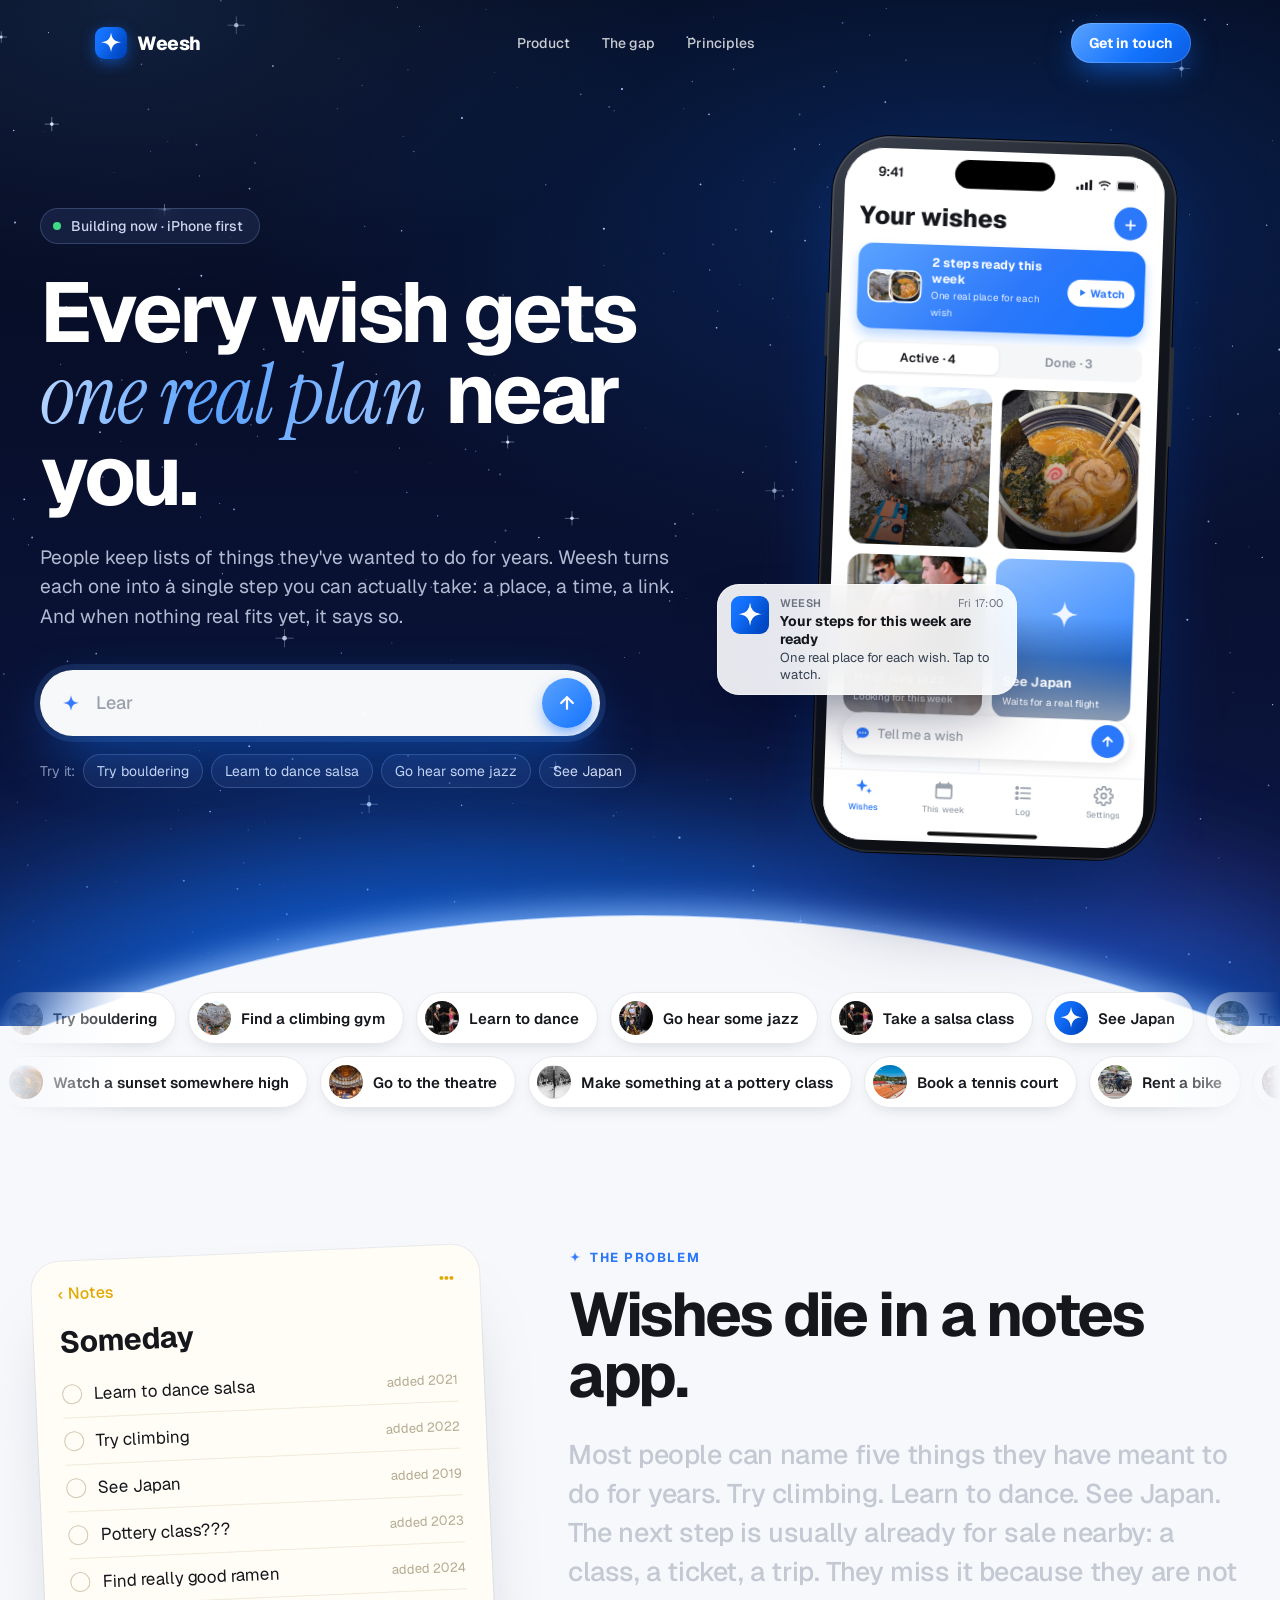
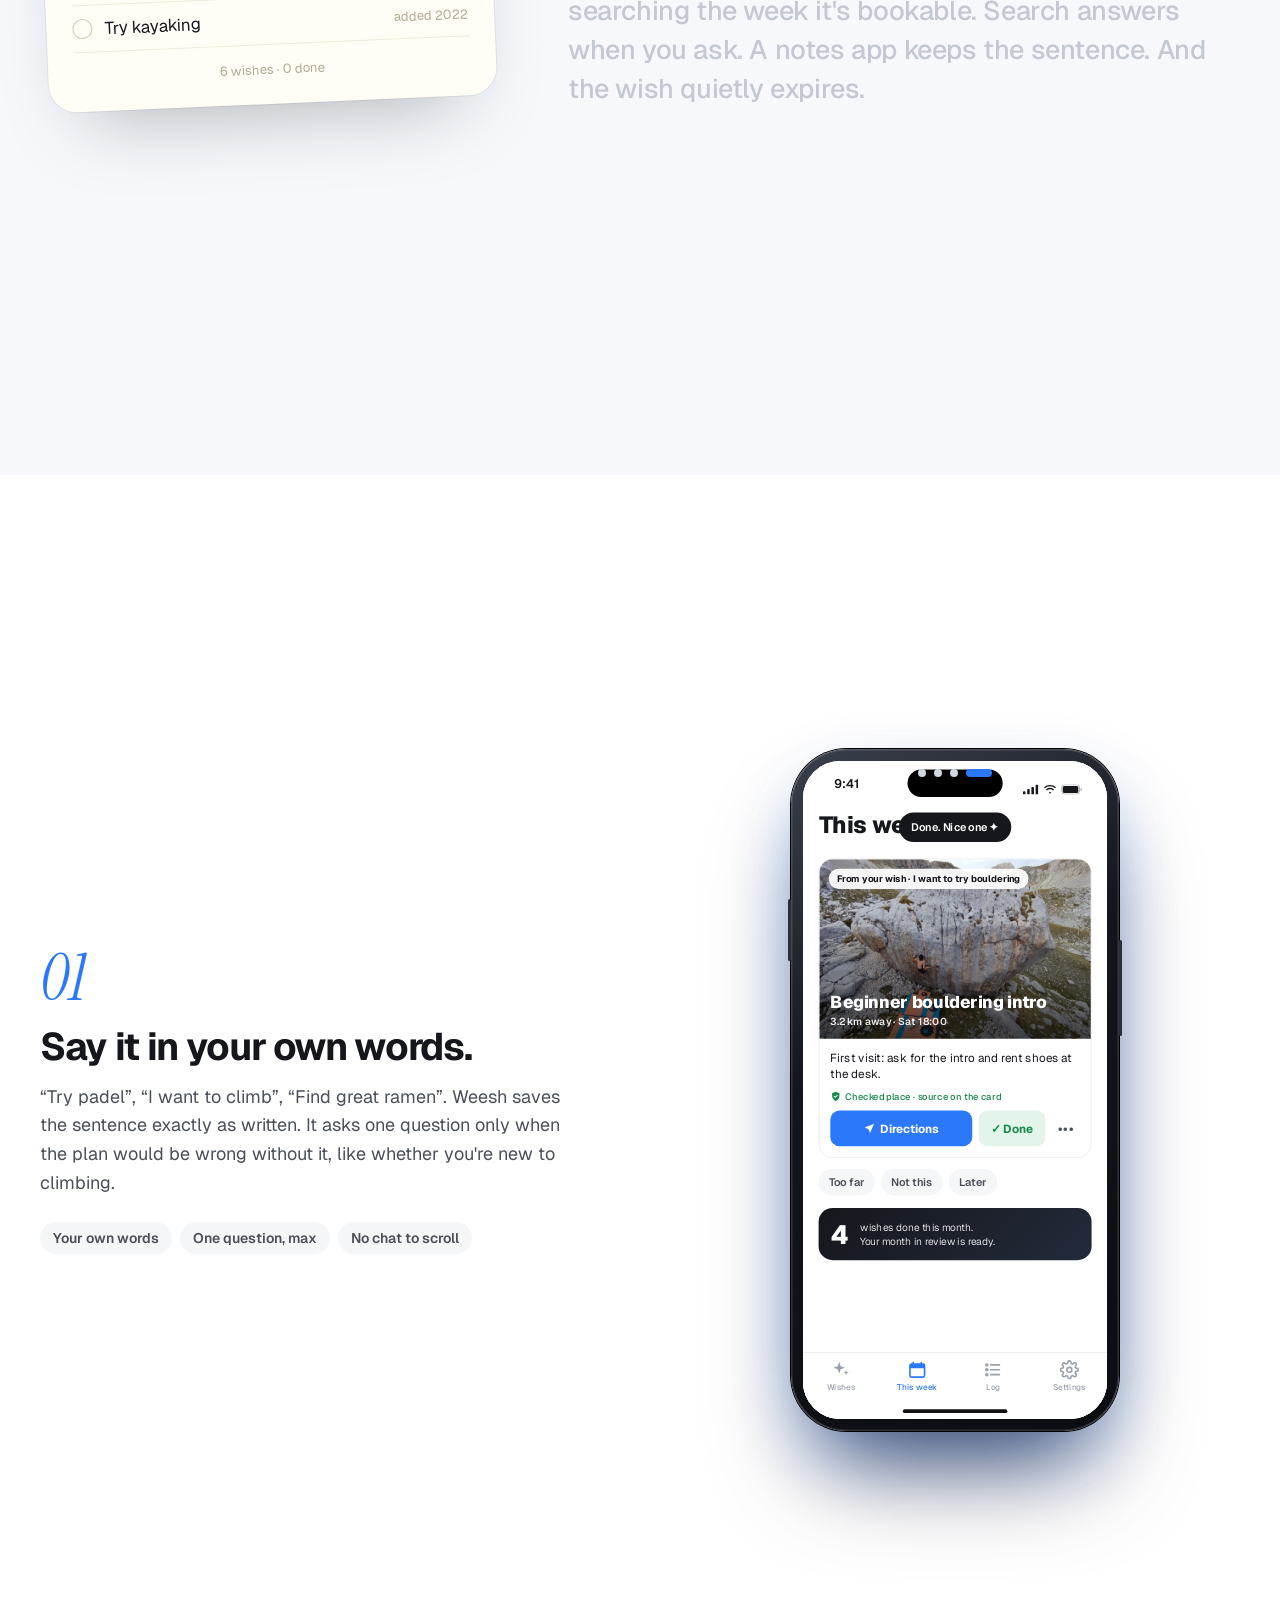
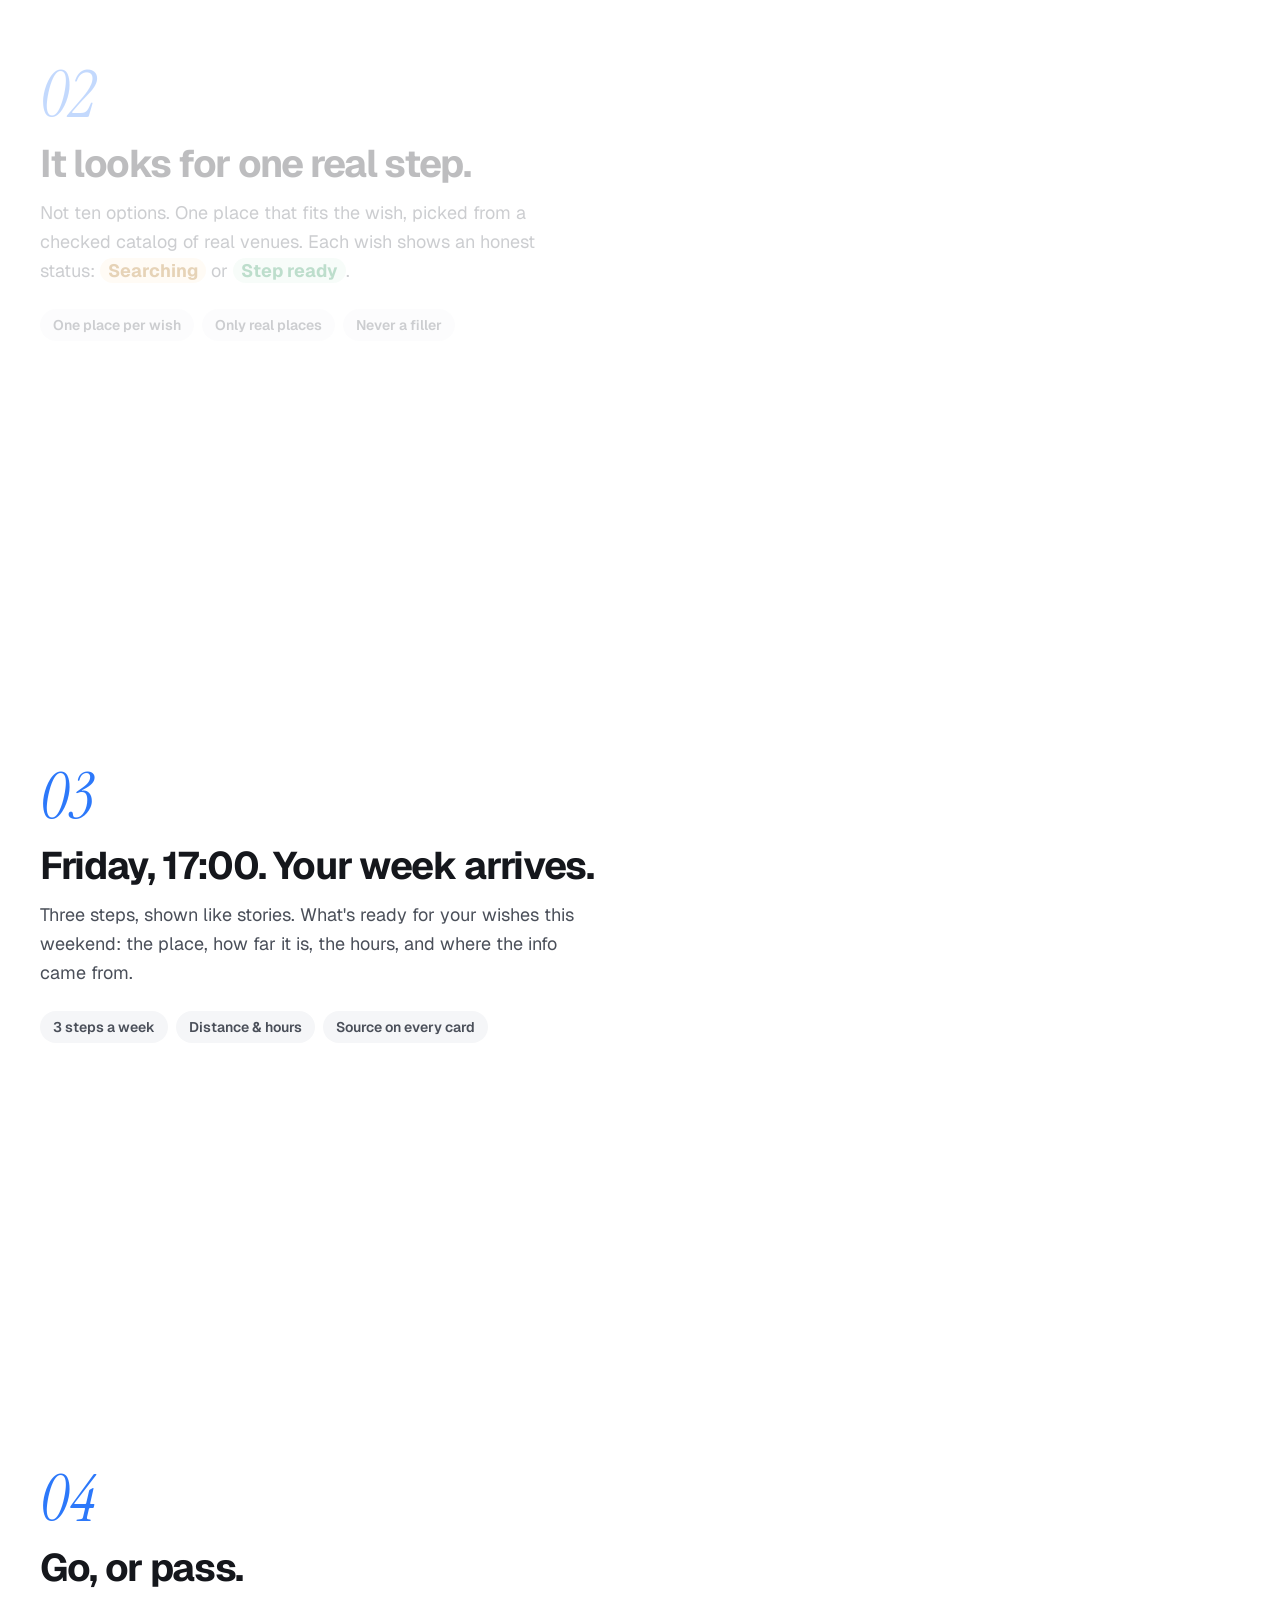
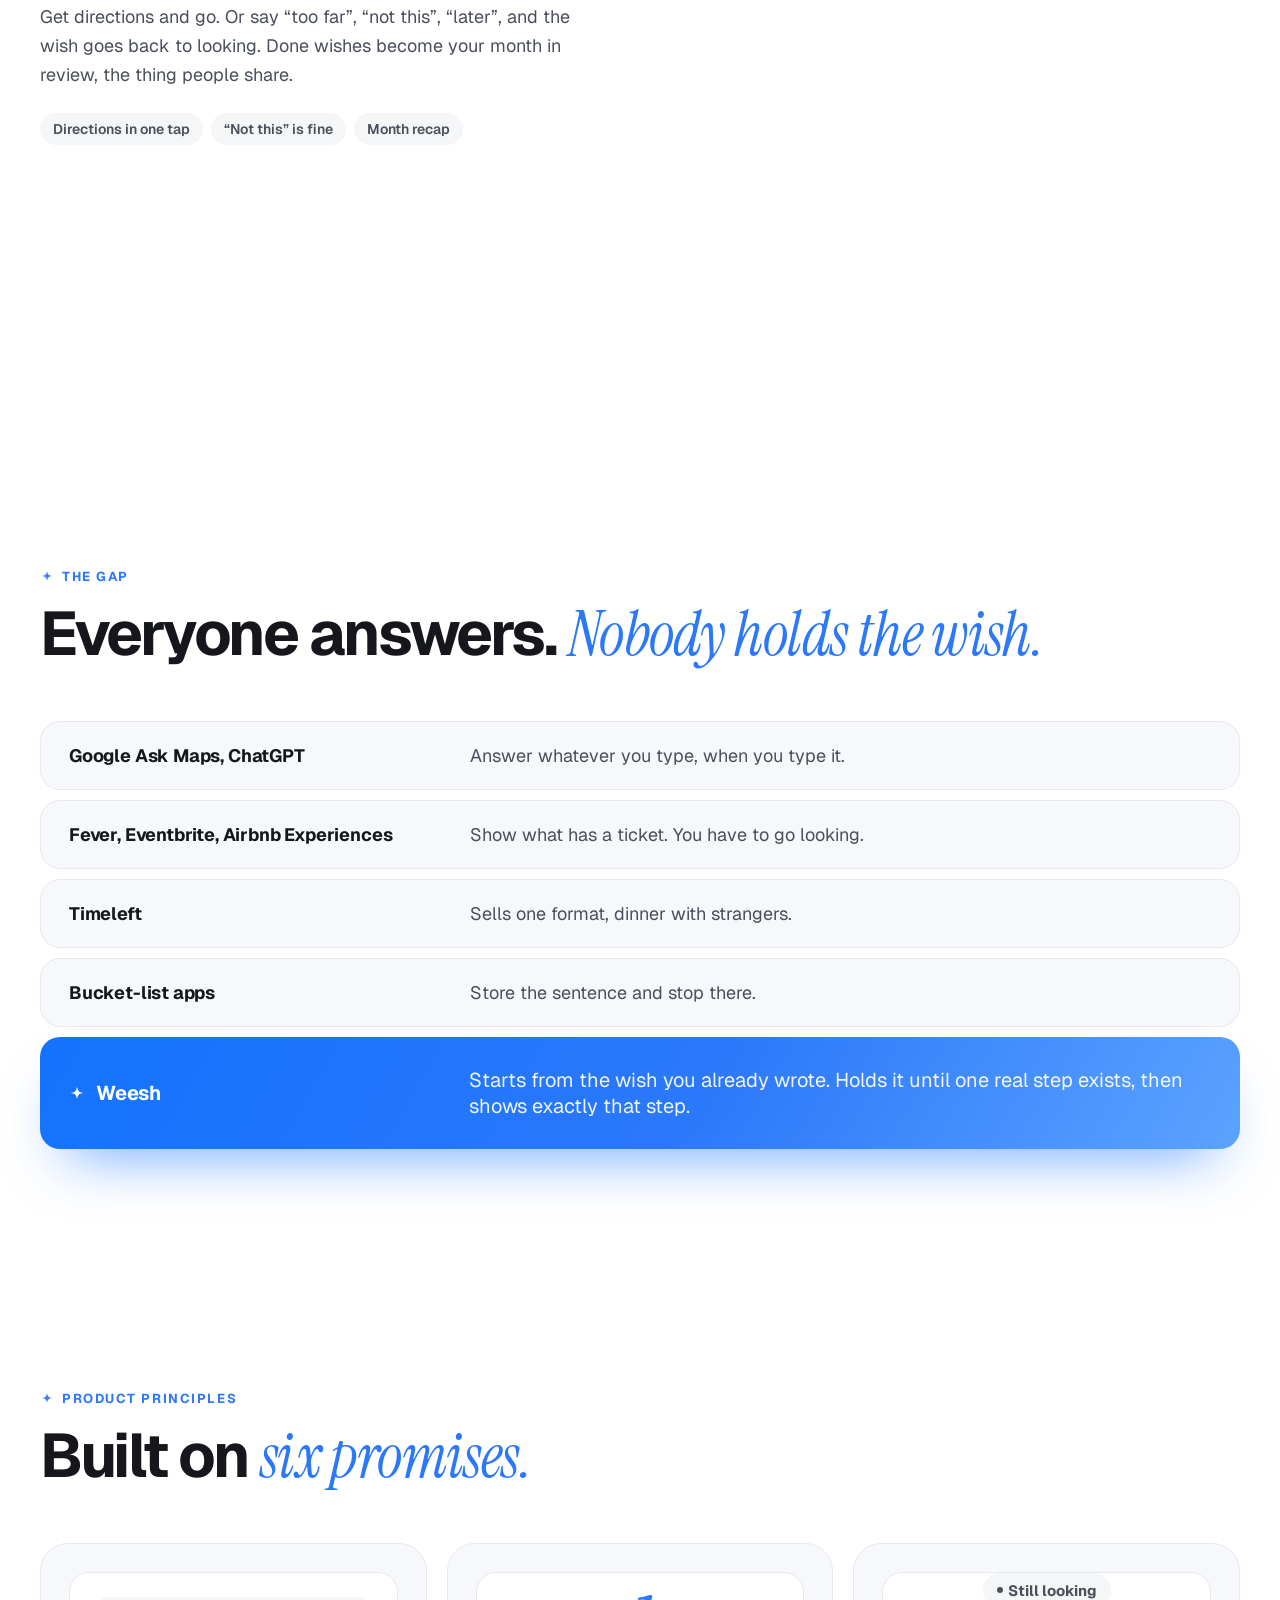
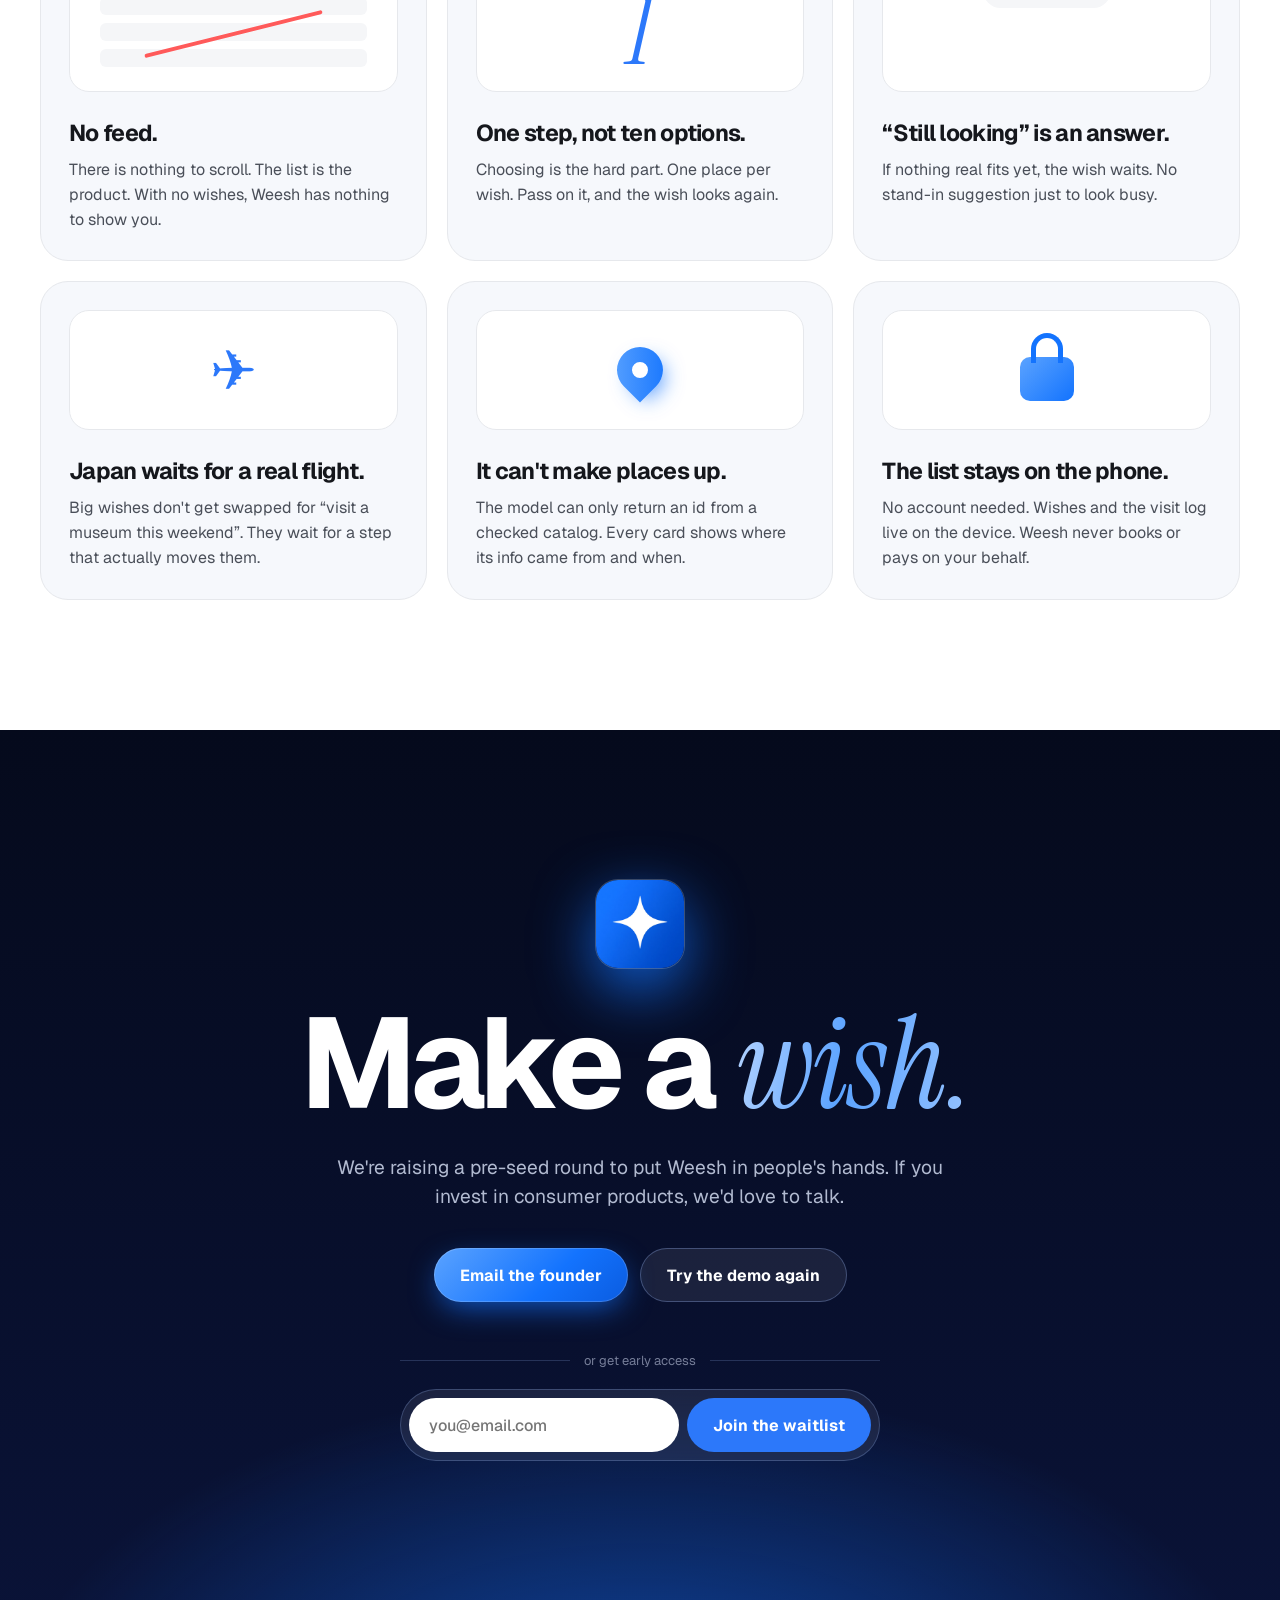
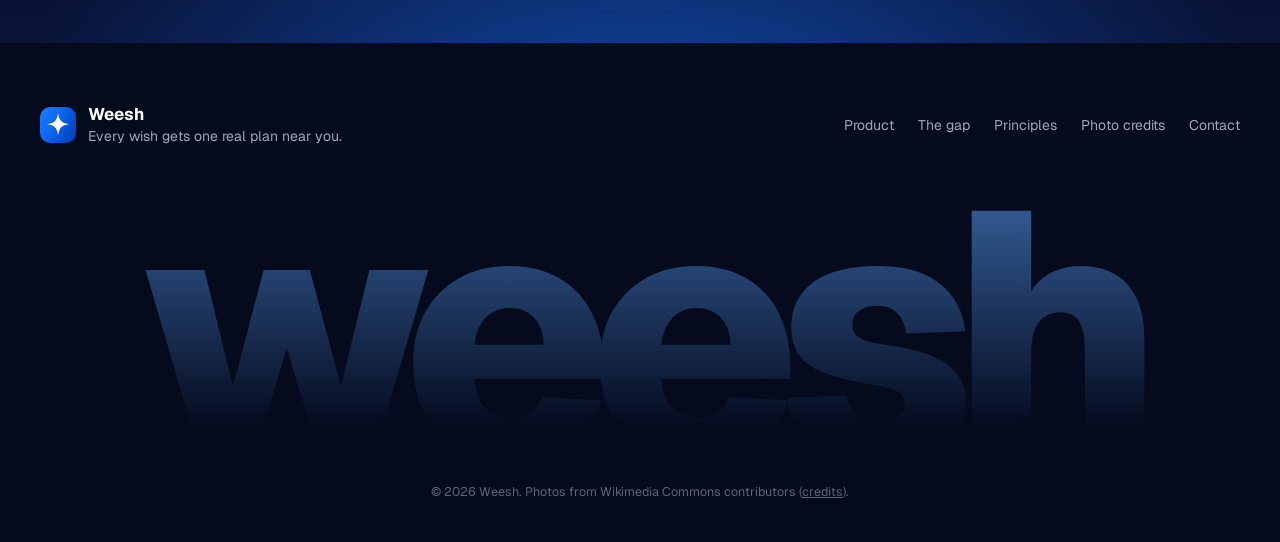
==== index.html @ 660e50d4 "Add the Weesh landing site for weeesh.app. Co-authored-by: Cursor <cursoragent@cursor.com>" ====
<!DOCTYPE html>
<html lang="en">
<head>
    <meta charset="UTF-8">
    <meta name="viewport" content="width=device-width, initial-scale=1.0, viewport-fit=cover">

    <title>Weesh - Every wish gets one real plan near you</title>
    <meta name="description" content="Weesh keeps the things you've meant to do for years and comes back with one real step for each: a place, a time, a link. Not a feed. Not a list that dies.">
    <meta name="theme-color" content="#050A1C">
    <meta name="robots" content="index, follow">
    <link rel="canonical" href="https://weeesh.app/">

    <meta property="og:type" content="website">
    <meta property="og:url" content="https://weeesh.app/">
    <meta property="og:title" content="Weesh - Every wish gets one real plan near you">
    <meta property="og:description" content="Write the wish. Get one real step: a place, a time, a link.">
    <meta property="og:image" content="https://weeesh.app/assets/img/og.png">
    <meta property="og:image:width" content="1200">
    <meta property="og:image:height" content="630">
    <meta property="og:site_name" content="Weesh">
    <meta name="twitter:card" content="summary_large_image">
    <meta name="twitter:title" content="Weesh - Every wish gets one real plan near you">
    <meta name="twitter:description" content="Write the wish. Get one real step: a place, a time, a link.">
    <meta name="twitter:image" content="https://weeesh.app/assets/img/og.png">

    <link rel="icon" type="image/png" sizes="32x32" href="assets/img/favicon-32.png">
    <link rel="apple-touch-icon" sizes="180x180" href="assets/img/apple-touch-icon.png">

    <link rel="preconnect" href="https://fonts.googleapis.com">
    <link rel="preconnect" href="https://fonts.gstatic.com" crossorigin>
    <link href="https://fonts.googleapis.com/css2?family=Geist:wght@400;500;600;700;800&family=Instrument+Serif:ital@0;1&display=swap" rel="stylesheet">
    <link rel="stylesheet" href="assets/css/site.css">
</head>
<body>
    <a class="skip" href="#main">Skip to content</a>

    <header class="nav" id="nav">
        <div class="nav-inner">
            <a class="brand" href="#top" aria-label="Weesh home">
                <img src="assets/img/icon-256.png" alt="" width="32" height="32">
                <span>Weesh</span>
            </a>
            <nav class="nav-links" aria-label="Sections">
                <a href="#how">Product</a>
                <a href="#landscape">The gap</a>
                <a href="#promises">Principles</a>
            </nav>
            <a class="btn btn-small btn-glow" href="#contact">Get in touch</a>
        </div>
    </header>

    <main id="main">
        <!-- HERO -->
        <section class="hero" id="top">
            <canvas class="sky" id="sky" aria-hidden="true"></canvas>
            <div class="aurora" aria-hidden="true"></div>
            <div class="container hero-inner">
                <div class="hero-copy">
                    <span class="eyebrow-pill">
                        <span class="live-dot"></span>
                        Building now · iPhone first
                    </span>
                    <h1 class="display">Every wish gets <em>one real plan</em> near you.</h1>
                    <p class="lead">People keep lists of things they've wanted to do for years. Weesh turns each one into a single step you can actually take: a place, a time, a link. And when nothing real fits yet, it says so.</p>

                    <form class="wish-input" id="heroWish" autocomplete="off">
                        <img class="wi-spark" src="assets/img/spark.png" alt="" width="22" height="22">
                        <label class="sr-only" for="heroWishText">Type a wish</label>
                        <input id="heroWishText" name="wish" maxlength="80" spellcheck="false">
                        <button type="submit" class="wi-send" aria-label="Make the wish">
                            <svg viewBox="0 0 24 24" width="20" height="20" fill="none" stroke="currentColor" stroke-width="2.6" stroke-linecap="round" stroke-linejoin="round"><path d="M12 19V5M5 12l7-7 7 7"/></svg>
                        </button>
                    </form>
                    <div class="hero-try" id="heroTry">
                        <span>Try it:</span>
                        <button type="button" data-wish="Try bouldering">Try bouldering</button>
                        <button type="button" data-wish="Learn to dance salsa">Learn to dance salsa</button>
                        <button type="button" data-wish="Go hear some jazz">Go hear some jazz</button>
                        <button type="button" data-wish="See Japan">See Japan</button>
                    </div>
                </div>

                <div class="hero-visual">
                    <div class="float-card notif" aria-hidden="true">
                        <img src="assets/img/icon-256.png" alt="" width="38" height="38">
                        <div>
                            <div class="notif-top"><b>WEESH</b><span>Fri 17:00</span></div>
                            <div class="notif-title">Your steps for this week are ready</div>
                            <div class="notif-body">One real place for each wish. Tap to watch.</div>
                        </div>
                    </div>
                    <div class="phone phone-hero" id="heroPhone">
                        <div class="phone-screen"><div class="app" id="heroApp"></div></div>
                    </div>
                    <div class="float-card result" id="heroResult" aria-live="polite"></div>
                </div>
            </div>
        </section>

        <!-- RIBBON -->
        <section class="ribbon" aria-label="Wishes people write">
            <div class="ribbon-row" data-dir="left"></div>
            <div class="ribbon-row" data-dir="right"></div>
        </section>

        <!-- PROBLEM -->
        <section class="problem" id="problem">
            <div class="container problem-grid">
                <div class="notes-card" data-reveal>
                    <div class="notes-head">
                        <span class="notes-back">‹ Notes</span>
                        <span class="notes-dots">•••</span>
                    </div>
                    <h3 class="notes-title">Someday</h3>
                    <ul class="notes-list">
                        <li><span>Learn to dance salsa</span><time>added 2021</time></li>
                        <li><span>Try climbing</span><time>added 2022</time></li>
                        <li><span>See Japan</span><time>added 2019</time></li>
                        <li><span>Pottery class???</span><time>added 2023</time></li>
                        <li><span>Find really good ramen</span><time>added 2024</time></li>
                        <li><span>Try kayaking</span><time>added 2022</time></li>
                    </ul>
                    <div class="notes-foot">6 wishes · 0 done</div>
                </div>
                <div class="problem-copy">
                    <p class="kicker">The problem</p>
                    <h2 class="h2">Wishes die in a notes app.</h2>
                    <p class="kinetic" id="kinetic">Most people can name five things they have meant to do for years. Try climbing. Learn to dance. See Japan. The next step is usually already for sale nearby: a class, a ticket, a trip. They miss it because they are not searching the week it's bookable. Search answers when you ask. A notes app keeps the sentence. And the wish quietly expires.</p>
                </div>
            </div>
            <div class="container contrast" data-reveal>
                <div class="contrast-item">
                    <span class="contrast-label">Search &amp; AI chat</span>
                    <p>Answer whatever you type <em>right now</em>.</p>
                </div>
                <div class="contrast-vs">vs</div>
                <div class="contrast-item is-weesh">
                    <span class="contrast-label"><img src="assets/img/spark.png" alt="" width="14" height="14"> Weesh</span>
                    <p>Remembers the wish you wrote <em>months ago</em>, and brings it back the week it's possible.</p>
                </div>
            </div>
        </section>

        <!-- HOW IT WORKS -->
        <section class="how" id="how">
            <div class="container">
                <div class="section-head" data-reveal>
                    <p class="kicker">The product</p>
                    <h2 class="h2">From a sentence <em>to a Saturday.</em></h2>
                </div>
                <div class="how-grid">
                    <div class="how-steps">
                        <article class="step" data-step="0">
                            <span class="step-num">01</span>
                            <h3>Say it in your own words.</h3>
                            <p>“Try padel”, “I want to climb”, “Find great ramen”. Weesh saves the sentence exactly as written. It asks one question only when the plan would be wrong without it, like whether you're new to climbing.</p>
                            <ul class="step-tags"><li>Your own words</li><li>One question, max</li><li>No chat to scroll</li></ul>
                            <div class="step-phone" aria-hidden="true"></div>
                        </article>
                        <article class="step" data-step="1">
                            <span class="step-num">02</span>
                            <h3>It looks for one real step.</h3>
                            <p>Not ten options. One place that fits the wish, picked from a checked catalog of real venues. Each wish shows an honest status: <b class="t-search">Searching</b> or <b class="t-ready">Step ready</b>.</p>
                            <ul class="step-tags"><li>One place per wish</li><li>Only real places</li><li>Never a filler</li></ul>
                            <div class="step-phone" aria-hidden="true"></div>
                        </article>
                        <article class="step" data-step="2">
                            <span class="step-num">03</span>
                            <h3>Friday, 17:00. Your week arrives.</h3>
                            <p>Three steps, shown like stories. What's ready for your wishes this weekend: the place, how far it is, the hours, and where the info came from.</p>
                            <ul class="step-tags"><li>3 steps a week</li><li>Distance &amp; hours</li><li>Source on every card</li></ul>
                            <div class="step-phone" aria-hidden="true"></div>
                        </article>
                        <article class="step" data-step="3">
                            <span class="step-num">04</span>
                            <h3>Go, or pass.</h3>
                            <p>Get directions and go. Or say “too far”, “not this”, “later”, and the wish goes back to looking. Done wishes become your month in review, the thing people share.</p>
                            <ul class="step-tags"><li>Directions in one tap</li><li>“Not this” is fine</li><li>Month recap</li></ul>
                            <div class="step-phone" aria-hidden="true"></div>
                        </article>
                    </div>
                    <div class="how-stage">
                        <div class="phone phone-how" id="howPhone">
                            <div class="phone-screen"><div class="app" id="howApp"></div></div>
                        </div>
                        <div class="how-dots" id="howDots" aria-hidden="true"><i></i><i></i><i></i><i></i></div>
                    </div>
                </div>
            </div>
        </section>

        <!-- LANDSCAPE -->
        <section class="landscape" id="landscape">
            <div class="container">
                <div class="section-head" data-reveal>
                    <p class="kicker">The gap</p>
                    <h2 class="h2">Everyone answers. <em>Nobody holds the wish.</em></h2>
                </div>
                <div class="lane-list">
                    <div class="lane" data-reveal><b>Google Ask Maps, ChatGPT</b><span>Answer whatever you type, when you type it.</span></div>
                    <div class="lane" data-reveal><b>Fever, Eventbrite, Airbnb Experiences</b><span>Show what has a ticket. You have to go looking.</span></div>
                    <div class="lane" data-reveal><b>Timeleft</b><span>Sells one format, dinner with strangers.</span></div>
                    <div class="lane" data-reveal><b>Bucket-list apps</b><span>Store the sentence and stop there.</span></div>
                    <div class="lane lane-weesh" data-reveal><b><img src="assets/img/spark.png" alt="" width="18" height="18"> Weesh</b><span>Starts from the wish you already wrote. Holds it until one real step exists, then shows exactly that step.</span></div>
                </div>
            </div>
        </section>

        <!-- PROMISES -->
        <section class="promises" id="promises">
            <div class="container">
                <div class="section-head" data-reveal>
                    <p class="kicker">Product principles</p>
                    <h2 class="h2">Built on <em>six promises.</em></h2>
                </div>
                <div class="promise-grid">
                    <article class="promise" data-reveal>
                        <div class="promise-art art-feed" aria-hidden="true"><i></i><i></i><i></i><s></s></div>
                        <h3>No feed.</h3>
                        <p>There is nothing to scroll. The list is the product. With no wishes, Weesh has nothing to show you.</p>
                    </article>
                    <article class="promise" data-reveal>
                        <div class="promise-art art-one" aria-hidden="true"><b>1</b></div>
                        <h3>One step, not ten options.</h3>
                        <p>Choosing is the hard part. One place per wish. Pass on it, and the wish looks again.</p>
                    </article>
                    <article class="promise" data-reveal>
                        <div class="promise-art art-still" aria-hidden="true"><span class="chip waiting"><i></i>Still looking</span></div>
                        <h3>“Still looking” is an answer.</h3>
                        <p>If nothing real fits yet, the wish waits. No stand-in suggestion just to look busy.</p>
                    </article>
                    <article class="promise" data-reveal>
                        <div class="promise-art art-plane" aria-hidden="true">✈︎</div>
                        <h3>Japan waits for a real flight.</h3>
                        <p>Big wishes don't get swapped for “visit a museum this weekend”. They wait for a step that actually moves them.</p>
                    </article>
                    <article class="promise" data-reveal>
                        <div class="promise-art art-pin" aria-hidden="true"><span></span></div>
                        <h3>It can't make places up.</h3>
                        <p>The model can only return an id from a checked catalog. Every card shows where its info came from and when.</p>
                    </article>
                    <article class="promise" data-reveal>
                        <div class="promise-art art-lock" aria-hidden="true"><span></span></div>
                        <h3>The list stays on the phone.</h3>
                        <p>No account needed. Wishes and the visit log live on the device. Weesh never books or pays on your behalf.</p>
                    </article>
                </div>
            </div>
        </section>

        <!-- CONTACT -->
        <section class="final" id="contact">
            <canvas class="sky" id="sky2" aria-hidden="true"></canvas>
            <div class="container final-inner">
                <img class="final-icon" src="assets/img/icon-256.png" alt="" width="88" height="88">
                <h2 class="display display-final">Make a <em>wish.</em></h2>
                <p class="lead lead-center">We're raising a pre-seed round to put Weesh in people's hands. If you invest in consumer products, we'd love to talk.</p>
                <div class="final-actions">
                    <a class="btn btn-glow" href="mailto:dev.ohmyapp@gmail.com?subject=Weesh%20-%20investor%20intro">Email the founder</a>
                    <a class="btn btn-ghost" href="#top">Try the demo again</a>
                </div>
                <div class="final-divider"><span>or get early access</span></div>
                <form class="join-form" id="joinForm" novalidate>
                    <label class="sr-only" for="joinEmail">Email</label>
                    <input id="joinEmail" type="email" name="email" placeholder="you@email.com" required autocomplete="email">
                    <button class="btn btn-blue" type="submit">Join the waitlist</button>
                </form>
                <p class="form-msg" id="joinMsg" role="status"></p>
            </div>
        </section>
    </main>

    <footer class="footer">
        <div class="container footer-inner">
            <div class="footer-brand">
                <img src="assets/img/icon-256.png" alt="" width="36" height="36">
                <div>
                    <b>Weesh</b>
                    <span>Every wish gets one real plan near you.</span>
                </div>
            </div>
            <nav class="footer-links" aria-label="Footer">
                <a href="#how">Product</a>
                <a href="#landscape">The gap</a>
                <a href="#promises">Principles</a>
                <a href="credits.html">Photo credits</a>
                <a href="mailto:dev.ohmyapp@gmail.com">Contact</a>
            </nav>
        </div>
        <div class="wordmark" aria-hidden="true">weesh</div>
        <p class="container footer-fine">© 2026 Weesh. Photos from Wikimedia Commons contributors (<a href="credits.html">credits</a>).</p>
    </footer>

    <script src="assets/js/data.js"></script>
    <script src="assets/js/site.js"></script>
</body>
</html>
---- assets/css/site.css ----
:root {
    --night: #050a1c;
    --night-2: #0a1338;
    --night-3: #0f1d52;
    --paper: #f6f8fc;
    --white: #ffffff;
    --ink: #15171c;
    --ink-soft: #4a4f59;
    --muted: #8a909b;
    --line: #e6e8ec;
    --surface: #f5f6f8;
    --blue: #1373fe;
    --blue-2: #2c78fa;
    --blue-3: #5ba3ff;
    --blue-4: #8ebeff;
    --blue-soft: #e8f0ff;
    --ready: #178a4c;
    --ready-soft: #e3f5ea;
    --search: #a86300;
    --search-soft: #fff1dc;
    --sans: "Geist", -apple-system, BlinkMacSystemFont, "Segoe UI", Roboto, Helvetica, Arial, sans-serif;
    --serif: "Instrument Serif", "Iowan Old Style", Georgia, serif;
    --container: 1200px;
    --ease: cubic-bezier(.2, .8, .2, 1);
    --spring: cubic-bezier(.34, 1.56, .64, 1);
}

*, *::before, *::after { box-sizing: border-box; }
html { scroll-behavior: smooth; -webkit-text-size-adjust: 100%; }
body {
    margin: 0;
    font-family: var(--sans);
    color: var(--ink);
    background: var(--paper);
    -webkit-font-smoothing: antialiased;
    -moz-osx-font-smoothing: grayscale;
    overflow-x: hidden;
}
img { max-width: 100%; display: block; }
button { font: inherit; color: inherit; cursor: pointer; }
a { color: inherit; }
em { font-style: normal; }

.sr-only { position: absolute; width: 1px; height: 1px; overflow: hidden; clip: rect(0 0 0 0); white-space: nowrap; }
.skip { position: absolute; left: -999px; top: 8px; z-index: 100; background: #fff; padding: 8px 14px; border-radius: 8px; }
.skip:focus { left: 8px; }
.container { width: min(var(--container), 100% - 48px); margin-inline: auto; }

/* ---------- type ---------- */
.display {
    font-size: clamp(46px, 6.6vw, 94px);
    line-height: .96;
    letter-spacing: -0.045em;
    font-weight: 700;
    margin: 0;
    color: #fff;
}
.display em, .h2 em {
    font-family: var(--serif);
    font-style: italic;
    font-weight: 400;
    letter-spacing: -0.01em;
    padding-right: .06em;
}
.display em {
    background: linear-gradient(100deg, #b9d6ff 0%, #5ba3ff 45%, #9cc6ff 100%);
    -webkit-background-clip: text;
    background-clip: text;
    color: transparent;
}
.h2 {
    font-size: clamp(36px, 4.8vw, 64px);
    line-height: 1;
    letter-spacing: -0.04em;
    font-weight: 700;
    margin: 0;
}
.h2 em { color: var(--blue-2); }
.lead {
    font-size: clamp(17px, 1.5vw, 20px);
    line-height: 1.55;
    color: rgba(226, 234, 255, .78);
    max-width: 34em;
    margin: 26px 0 0;
}
.lead-center { margin-inline: auto; text-align: center; }
.kicker {
    display: inline-flex;
    align-items: center;
    gap: 8px;
    font-size: 13px;
    font-weight: 700;
    letter-spacing: .12em;
    text-transform: uppercase;
    color: var(--blue-2);
    margin: 0 0 18px;
}
.kicker::before { content: ""; width: 14px; height: 14px; background: url(../img/spark.png) center / contain no-repeat; filter: brightness(0) saturate(100%) invert(38%) sepia(98%) saturate(2560%) hue-rotate(208deg) brightness(101%) contrast(97%); }
.section-head { margin-bottom: 56px; }
.section-head.split { display: flex; justify-content: space-between; align-items: flex-end; gap: 40px; flex-wrap: wrap; }
.section-sub { max-width: 30em; color: var(--ink-soft); font-size: 17px; line-height: 1.55; margin: 0; }
.section-sub a { color: var(--blue-2); font-weight: 600; }

/* ---------- buttons ---------- */
.btn {
    display: inline-flex;
    align-items: center;
    justify-content: center;
    gap: 8px;
    height: 54px;
    padding: 0 26px;
    border-radius: 999px;
    border: 0;
    font-weight: 700;
    font-size: 16px;
    text-decoration: none;
    transition: transform .25s var(--ease), box-shadow .25s var(--ease), background .25s;
    white-space: nowrap;
}
.btn:active { transform: scale(.97); }
.btn-small { height: 40px; padding: 0 18px; font-size: 14px; }
.btn-glow {
    color: #fff;
    background: linear-gradient(135deg, #5ba3ff, #1373fe 60%, #0b5ce0);
    box-shadow: 0 0 0 1px rgba(255, 255, 255, .18) inset, 0 10px 30px -6px rgba(19, 115, 254, .75);
}
.btn-glow:hover { transform: translateY(-1px); box-shadow: 0 0 0 1px rgba(255, 255, 255, .25) inset, 0 16px 40px -6px rgba(19, 115, 254, .9); }
.btn-blue { background: var(--blue-2); color: #fff; }
.round-btn {
    width: 46px; height: 46px; border-radius: 50%;
    display: grid; place-items: center;
    border: 1px solid var(--line); background: #fff;
    transition: transform .2s, border-color .2s;
}
.round-btn:hover { border-color: var(--blue-3); transform: translateY(-1px); }
.text-btn { background: none; border: 0; font-weight: 600; color: var(--blue-2); padding: 10px 6px; }

/* ---------- nav ---------- */
.nav {
    position: fixed;
    inset: 0 0 auto;
    z-index: 50;
    padding: 14px 0;
    transition: padding .3s var(--ease);
}
.nav-inner {
    width: min(1120px, 100% - 32px);
    margin-inline: auto;
    display: flex;
    align-items: center;
    justify-content: space-between;
    gap: 20px;
    padding: 8px 8px 8px 14px;
    border-radius: 999px;
    border: 1px solid transparent;
    transition: background .35s, border-color .35s, box-shadow .35s;
}
.nav.scrolled .nav-inner {
    background: rgba(8, 14, 38, .62);
    border-color: rgba(255, 255, 255, .1);
    backdrop-filter: saturate(160%) blur(18px);
    -webkit-backdrop-filter: saturate(160%) blur(18px);
    box-shadow: 0 10px 40px -10px rgba(0, 0, 0, .35);
}
.nav.on-light .nav-inner {
    background: rgba(255, 255, 255, .78);
    border-color: rgba(21, 23, 28, .08);
}
.nav.on-light .brand, .nav.on-light .nav-links a { color: var(--ink); }
.brand { display: flex; align-items: center; gap: 10px; text-decoration: none; color: #fff; font-weight: 800; font-size: 19px; letter-spacing: -0.02em; }
.brand img { border-radius: 9px; box-shadow: 0 4px 14px rgba(19, 115, 254, .5); }
.nav-links { display: flex; gap: 4px; }
.nav-links a { color: rgba(255, 255, 255, .78); text-decoration: none; font-size: 14px; font-weight: 500; padding: 8px 14px; border-radius: 999px; transition: background .2s, color .2s; }
.nav-links a:hover { background: rgba(127, 160, 255, .14); color: inherit; }

/* ---------- hero ---------- */
.hero {
    position: relative;
    min-height: 100vh;
    min-height: 100svh;
    padding: 140px 0 170px;
    background:
        radial-gradient(1200px 600px at 75% 20%, rgba(19, 115, 254, .22), transparent 60%),
        radial-gradient(900px 500px at 10% 0%, rgba(91, 163, 255, .14), transparent 60%),
        linear-gradient(180deg, var(--night) 0%, var(--night-2) 70%, var(--night-3) 100%);
    overflow: hidden;
    isolation: isolate;
}
.hero::after {
    content: "";
    position: absolute;
    left: 50%;
    top: calc(100% - 110px);
    width: 260vw;
    height: 260vw;
    transform: translateX(-50%);
    border-radius: 50%;
    background: var(--paper);
    box-shadow:
        0 0 0 1px rgba(190, 216, 255, .9),
        0 -6px 30px 4px rgba(142, 190, 255, .75),
        0 -30px 140px 40px rgba(19, 115, 254, .55);
    z-index: 0;
}
.sky { position: absolute; inset: 0; width: 100%; height: 100%; z-index: -1; }
.aurora {
    position: absolute;
    inset: auto -10% 40px;
    height: 60%;
    z-index: -1;
    background:
        radial-gradient(50% 60% at 30% 100%, rgba(19, 115, 254, .45), transparent 70%),
        radial-gradient(40% 50% at 75% 100%, rgba(120, 90, 255, .28), transparent 70%);
    filter: blur(30px);
    animation: aurora 14s ease-in-out infinite alternate;
}
@keyframes aurora {
    0% { transform: translateX(-3%) scaleY(1); opacity: .85; }
    100% { transform: translateX(3%) scaleY(1.15); opacity: 1; }
}
.hero-inner {
    position: relative;
    z-index: 2;
    display: grid;
    grid-template-columns: 1.15fr .85fr;
    align-items: center;
    gap: 40px;
}
.eyebrow-pill {
    display: inline-flex;
    align-items: center;
    gap: 10px;
    padding: 8px 16px 8px 12px;
    border-radius: 999px;
    color: rgba(226, 234, 255, .9);
    text-decoration: none;
    font-size: 14px;
    font-weight: 500;
    background: rgba(127, 160, 255, .1);
    border: 1px solid rgba(160, 190, 255, .22);
    margin-bottom: 28px;
    backdrop-filter: blur(8px);
}
.live-dot { width: 8px; height: 8px; border-radius: 50%; background: #3ddc84; box-shadow: 0 0 0 0 rgba(61, 220, 132, .6); animation: live 2s infinite; }
@keyframes live { 70% { box-shadow: 0 0 0 9px rgba(61, 220, 132, 0); } 100% { box-shadow: 0 0 0 0 rgba(61, 220, 132, 0); } }

.wish-input {
    position: relative;
    margin-top: 38px;
    display: flex;
    align-items: center;
    gap: 12px;
    max-width: 560px;
    height: 66px;
    padding: 0 8px 0 20px;
    border-radius: 999px;
    background: rgba(255, 255, 255, .97);
    box-shadow: 0 0 0 6px rgba(91, 163, 255, .14), 0 24px 60px -12px rgba(19, 115, 254, .65);
    transition: box-shadow .3s;
}
.wish-input:focus-within { box-shadow: 0 0 0 6px rgba(91, 163, 255, .32), 0 24px 70px -10px rgba(19, 115, 254, .9); }
.wi-spark { width: 22px; height: 22px; filter: brightness(0) saturate(100%) invert(38%) sepia(98%) saturate(2560%) hue-rotate(208deg) brightness(101%) contrast(97%); flex: none; }
.wish-input input {
    flex: 1;
    min-width: 0;
    height: 100%;
    border: 0;
    outline: 0;
    background: transparent;
    font: 500 18px var(--sans);
    color: var(--ink);
}
.wish-input input::placeholder { color: #9aa1ad; }
.wi-send {
    flex: none;
    width: 50px; height: 50px;
    border-radius: 50%;
    border: 0;
    color: #fff;
    display: grid; place-items: center;
    background: linear-gradient(135deg, #5ba3ff, #1373fe);
    box-shadow: 0 8px 20px -6px rgba(19, 115, 254, .9);
    transition: transform .25s var(--spring);
}
.wi-send:hover { transform: scale(1.06) rotate(-6deg); }
.wish-input.shake { animation: shake .4s; }
@keyframes shake { 25% { transform: translateX(-6px); } 50% { transform: translateX(5px); } 75% { transform: translateX(-3px); } }
.hero-try { display: flex; flex-wrap: wrap; align-items: center; gap: 8px; margin-top: 18px; font-size: 14px; color: rgba(226, 234, 255, .6); }
.hero-try button {
    border: 1px solid rgba(160, 190, 255, .24);
    background: rgba(127, 160, 255, .08);
    color: rgba(236, 242, 255, .92);
    padding: 7px 13px;
    border-radius: 999px;
    font-size: 14px;
    transition: background .2s, border-color .2s, transform .2s;
}
.hero-try button:hover { background: rgba(127, 160, 255, .2); border-color: rgba(160, 190, 255, .5); transform: translateY(-1px); }
.hero-note { margin: 16px 0 0; font-size: 13px; color: rgba(226, 234, 255, .45); }

.hero-visual { position: relative; display: flex; justify-content: center; }
.float-card {
    position: absolute;
    z-index: 3;
    background: rgba(255, 255, 255, .9);
    backdrop-filter: blur(20px) saturate(180%);
    -webkit-backdrop-filter: blur(20px) saturate(180%);
    border-radius: 22px;
    box-shadow: 0 30px 60px -20px rgba(2, 8, 40, .55), 0 0 0 1px rgba(255, 255, 255, .5) inset;
}
.notif {
    top: 62%;
    left: -30px;
    width: 300px;
    padding: 12px 14px;
    display: flex;
    gap: 11px;
    animation: bob 6s ease-in-out infinite;
}
.notif img { border-radius: 9px; flex: none; }
.notif-top { display: flex; justify-content: space-between; font-size: 11px; color: #6b7280; letter-spacing: .02em; }
.notif-top b { font-weight: 600; }
.notif-title { font-size: 14px; font-weight: 700; margin-top: 2px; }
.notif-body { font-size: 13px; color: #374151; margin-top: 1px; }
@keyframes bob { 50% { transform: translateY(-10px); } }

.result {
    right: -70px;
    bottom: 120px;
    width: 270px;
    overflow: hidden;
    opacity: 0;
    transform: translateY(20px) scale(.92);
    pointer-events: none;
    transition: opacity .45s var(--ease), transform .55s var(--spring);
}
.result.show { opacity: 1; transform: none; pointer-events: auto; }
.result-photo { height: 120px; background: #dfe6f3 center / cover; position: relative; }
.result-photo::after { content: ""; position: absolute; inset: 0; background: linear-gradient(180deg, transparent 40%, rgba(0, 0, 0, .55)); }
.result-photo span { position: absolute; z-index: 1; left: 10px; top: 10px; max-width: 85%; background: rgba(255, 255, 255, .92); border-radius: 999px; padding: 4px 9px; font-size: 11px; font-weight: 700; white-space: nowrap; overflow: hidden; text-overflow: ellipsis; }
.result-body { padding: 12px 14px 14px; }
.result-body h4 { margin: 0; font-size: 17px; letter-spacing: -0.02em; }
.result-meta { font-size: 12.5px; color: var(--ink-soft); margin-top: 4px; }
.result-src { display: flex; align-items: center; gap: 5px; font-size: 11.5px; color: var(--muted); margin-top: 8px; }
.result-still { padding: 18px 16px; }
.result-still h4 { margin: 10px 0 4px; font-size: 17px; }
.result-still p { margin: 0; font-size: 13px; color: var(--ink-soft); line-height: 1.45; }

/* shooting star from input to phone */
.wish-trail {
    position: fixed;
    z-index: 60;
    width: 26px; height: 26px;
    pointer-events: none;
    background: url(../img/spark.png) center / contain no-repeat;
    filter: drop-shadow(0 0 10px #8ebeff) drop-shadow(0 0 22px #1373fe);
}

/* ---------- phone ---------- */
.phone {
    --k: .8;
    position: relative;
    width: calc(390px * var(--k) + 24px);
    height: calc(844px * var(--k) + 24px);
    padding: 12px;
    border-radius: calc(56px * var(--k) + 12px);
    background: linear-gradient(150deg, #3a404c, #12151b 40%, #0b0d12);
    box-shadow:
        0 0 0 1.5px rgba(255, 255, 255, .14) inset,
        0 0 0 1px #000,
        0 60px 100px -30px rgba(2, 8, 40, .7),
        0 30px 80px -20px rgba(19, 115, 254, .45);
    flex: none;
}
.phone::before, .phone::after {
    content: "";
    position: absolute;
    width: 3px;
    background: #2a2f38;
    border-radius: 2px;
}
.phone::before { left: -3px; top: 22%; height: 9%; }
.phone::after { right: -3px; top: 28%; height: 14%; }
.phone-screen {
    position: relative;
    width: calc(390px * var(--k));
    height: calc(844px * var(--k));
    border-radius: calc(48px * var(--k));
    overflow: hidden;
    background: #fff;
    isolation: isolate;
}
.phone-hero { --k: .82; transform: rotate(2deg); animation: phoneIn 1.2s var(--ease) both .2s; }
@keyframes phoneIn { from { opacity: 0; transform: translateY(60px) rotate(6deg); } to { opacity: 1; transform: rotate(2deg); } }

/* ---------- app UI (390 x 844 base) ---------- */
.app {
    position: absolute;
    top: 0; left: 0;
    width: 390px;
    height: 844px;
    transform: scale(var(--k));
    transform-origin: 0 0;
    background: #fff;
    color: var(--ink);
    font-family: -apple-system, BlinkMacSystemFont, "SF Pro Text", var(--sans);
    overflow: hidden;
    user-select: none;
}
.app-island { position: absolute; top: 11px; left: 50%; transform: translateX(-50%); width: 122px; height: 35px; border-radius: 20px; background: #000; z-index: 30; }
.app-status { position: relative; z-index: 20; height: 54px; padding: 18px 32px 0 40px; display: flex; justify-content: space-between; font-weight: 600; font-size: 16px; }
.app-status.light { color: #fff; }
.app-status svg { height: 13px; }
.app-status .icons { display: flex; gap: 6px; align-items: center; }
.app-body { padding: 8px 20px 0; }
.app-head { display: flex; align-items: center; justify-content: space-between; margin-bottom: 14px; }
.app-title { font-size: 30px; font-weight: 800; letter-spacing: -0.5px; }
.app-add { width: 40px; height: 40px; border-radius: 50%; background: var(--blue-2); display: grid; place-items: center; color: #fff; font-size: 26px; font-weight: 400; line-height: 1; }
.banner {
    display: flex; align-items: center; gap: 12px;
    border-radius: 18px; padding: 12px; margin-bottom: 14px;
    background: linear-gradient(135deg, #5ba3ff, #2c78fa 55%, #1373fe);
    box-shadow: 0 8px 14px rgba(19, 115, 254, .28);
    color: #fff;
}
.banner-thumbs { display: flex; }
.banner-thumbs i { width: 40px; height: 40px; border-radius: 12px; border: 2px solid #fff; background: #cfe0ff center / cover; margin-left: -14px; }
.banner-thumbs i:first-child { margin-left: 0; }
.banner-text { flex: 1; }
.banner-text b { display: block; font-size: 15px; }
.banner-text span { font-size: 12px; opacity: .86; }
.banner-watch { background: #fff; color: var(--blue-2); font-weight: 700; font-size: 13px; padding: 8px 12px; border-radius: 999px; display: flex; gap: 4px; align-items: center; }
.segment { display: flex; background: var(--surface); border-radius: 12px; padding: 3px; margin-bottom: 14px; }
.segment span { flex: 1; text-align: center; padding: 8px 0; border-radius: 10px; font-weight: 600; font-size: 15px; color: var(--muted); }
.segment span.on { background: #fff; color: var(--ink); box-shadow: 0 1px 4px rgba(0, 0, 0, .08); }
.tile-grid { display: grid; grid-template-columns: 1fr 1fr; gap: 12px; }
.tile {
    position: relative;
    height: 194px;
    border-radius: 18px;
    overflow: hidden;
    background: linear-gradient(150deg, #8ebeff, #1373fe) center / cover;
    display: flex;
    flex-direction: column;
    justify-content: flex-end;
}
.tile::before { content: ""; position: absolute; inset: 0; background: linear-gradient(180deg, rgba(0, 0, 0, 0) 35%, rgba(0, 0, 0, .62)); }
.tile.no-cover::after { content: ""; position: absolute; top: 34%; left: 50%; width: 46px; height: 46px; transform: translate(-50%, -50%); background: url(../img/spark.png) center / contain no-repeat; opacity: .9; }
.tile-bottom { position: relative; z-index: 1; padding: 12px; display: flex; flex-direction: column; gap: 6px; }
.tile-title { color: #fff; font-size: 16px; font-weight: 700; line-height: 20px; display: -webkit-box; -webkit-line-clamp: 2; -webkit-box-orient: vertical; overflow: hidden; }
.tile-sub { color: rgba(255, 255, 255, .86); font-size: 12px; font-weight: 500; white-space: nowrap; overflow: hidden; text-overflow: ellipsis; }
.tile.enter { animation: tileIn .7s var(--spring) both; }
@keyframes tileIn { from { opacity: 0; transform: scale(.6) translateY(20px); } }
.tile.glow { box-shadow: 0 0 0 3px #fff, 0 0 0 6px var(--blue-2), 0 14px 30px rgba(19, 115, 254, .45); }
.add-tile { height: 194px; border-radius: 18px; border: 1.5px dashed var(--blue-2); background: var(--blue-soft); display: flex; flex-direction: column; align-items: center; justify-content: center; gap: 6px; color: var(--blue-2); font-weight: 700; font-size: 15px; }
.add-tile b { font-size: 30px; font-weight: 400; line-height: 1; }

.chip { display: inline-flex; align-items: center; align-self: flex-start; gap: 5px; padding: 4px 8px; border-radius: 999px; font-size: 12px; font-weight: 700; white-space: nowrap; }
.chip i { width: 6px; height: 6px; border-radius: 50%; background: currentColor; }
.chip.ready { background: var(--ready-soft); color: var(--ready); }
.chip.searching { background: var(--search-soft); color: var(--search); }
.chip.searching i { animation: blink 1s ease-in-out infinite; }
.chip.waiting { background: var(--surface); color: var(--ink-soft); }
.chip.done { background: var(--blue-soft); color: var(--blue-2); }
@keyframes blink { 50% { opacity: .25; } }

.app-fade { position: absolute; left: 0; right: 0; bottom: 0; height: 230px; background: linear-gradient(180deg, rgba(255, 255, 255, 0), rgba(255, 255, 255, .7) 42%, #fff); pointer-events: none; z-index: 5; }
.composer {
    position: absolute; z-index: 6;
    left: 20px; right: 20px; bottom: 104px;
    height: 52px; border-radius: 26px;
    display: flex; align-items: center; gap: 10px;
    padding: 0 6px 0 16px;
    background: #fff;
    box-shadow: 0 4px 14px rgba(21, 23, 28, .13);
    font-size: 16px; color: var(--muted);
}
.composer span { flex: 1; }
.composer .send { width: 40px; height: 40px; border-radius: 50%; background: var(--blue-2); display: grid; place-items: center; color: #fff; }
.tabbar {
    position: absolute; z-index: 7;
    left: 0; right: 0; bottom: 0;
    height: 86px;
    display: flex; justify-content: space-around;
    padding-top: 9px;
    background: rgba(255, 255, 255, .94);
    border-top: 1px solid var(--line);
}
.tabbar div { display: flex; flex-direction: column; align-items: center; gap: 3px; font-size: 10.5px; font-weight: 500; color: #9aa1ad; width: 70px; }
.tabbar div.on { color: var(--blue-2); }
.tabbar svg { width: 25px; height: 25px; }
.home-ind { position: absolute; z-index: 8; bottom: 8px; left: 50%; transform: translateX(-50%); width: 134px; height: 5px; border-radius: 3px; background: #111; }
.home-ind.light { background: #fff; }

/* chat sheet */
.sheet-dim { position: absolute; inset: 0; z-index: 9; background: rgba(0, 0, 0, .28); opacity: 0; transition: opacity .35s; pointer-events: none; }
.sheet {
    position: absolute; z-index: 10;
    left: 0; right: 0; bottom: 0;
    height: 560px;
    background: #fff;
    border-radius: 26px 26px 0 0;
    box-shadow: 0 -10px 30px rgba(0, 0, 0, .12);
    transform: translateY(105%);
    transition: transform .55s var(--ease);
    display: flex; flex-direction: column;
}
.app.chat-open .sheet, .screen.chat-open .sheet { transform: none; }
.app.chat-open .sheet-dim, .screen.chat-open .sheet-dim { opacity: 1; }
.sheet-handle { width: 40px; height: 5px; border-radius: 3px; background: #d4d8de; margin: 8px auto 6px; }
.sheet-title { text-align: center; font-weight: 700; font-size: 16px; padding: 4px 0 12px; border-bottom: 1px solid var(--line); }
.msgs { flex: 1; padding: 16px; display: flex; flex-direction: column; gap: 10px; overflow: hidden; justify-content: flex-end; }
.bubble { max-width: 80%; padding: 10px 14px; border-radius: 20px; font-size: 16px; line-height: 1.35; animation: bubbleIn .4s var(--spring) both; }
.bubble.user { align-self: flex-end; background: var(--blue-2); color: #fff; border-bottom-right-radius: 6px; }
.bubble.bot { align-self: flex-start; background: var(--surface); border-bottom-left-radius: 6px; }
.bubble.typing { display: flex; gap: 4px; padding: 14px 16px; }
.bubble.typing i { width: 7px; height: 7px; border-radius: 50%; background: #a0a6b1; animation: dots 1s infinite; }
.bubble.typing i:nth-child(2) { animation-delay: .15s; }
.bubble.typing i:nth-child(3) { animation-delay: .3s; }
@keyframes dots { 50% { transform: translateY(-4px); opacity: .5; } }
@keyframes bubbleIn { from { opacity: 0; transform: translateY(10px) scale(.94); } }
.quick { display: flex; gap: 8px; align-self: flex-start; animation: bubbleIn .4s var(--spring) both; }
.quick span { border: 1.5px solid var(--blue-2); color: var(--blue-2); font-weight: 700; font-size: 14px; padding: 7px 14px; border-radius: 999px; }
.quick span.on { background: var(--blue-2); color: #fff; }
.sheet-input { margin: 0 16px 34px; height: 46px; border-radius: 23px; background: var(--surface); display: flex; align-items: center; padding: 0 6px 0 16px; color: var(--muted); font-size: 16px; justify-content: space-between; }
.sheet-input .send { width: 36px; height: 36px; border-radius: 50%; background: var(--blue-2); color: #fff; display: grid; place-items: center; }

/* stories screen */
.story { position: absolute; inset: 0; background: #111 center / cover; color: #fff; }
.story::after { content: ""; position: absolute; inset: 0; background: linear-gradient(180deg, rgba(0, 0, 0, .45) 0%, rgba(0, 0, 0, 0) 22%, rgba(0, 0, 0, 0) 40%, rgba(0, 0, 0, .85) 100%); }
.story > * { position: relative; z-index: 1; }
.story-bars { display: flex; gap: 4px; padding: 6px 12px 0; }
.story-bars i { flex: 1; height: 3px; border-radius: 2px; background: rgba(255, 255, 255, .35); overflow: hidden; position: relative; }
.story-bars i.full { background: #fff; }
.story-bars i.run::after { content: ""; position: absolute; inset: 0; background: #fff; transform-origin: left; animation: storyRun 5s linear infinite; }
@keyframes storyRun { from { transform: scaleX(0); } to { transform: scaleX(1); } }
.story-close { position: absolute; right: 16px; top: 70px; font-size: 26px; opacity: .9; }
.story-bottom { position: absolute; left: 0; right: 0; bottom: 0; padding: 22px 22px 40px; }
.story-eyebrow { font-size: 13px; font-weight: 600; opacity: .85; margin-bottom: 8px; }
.story-title { font-size: 32px; font-weight: 800; letter-spacing: -0.6px; line-height: 1.05; }
.story-lines { margin: 12px 0 20px; font-size: 15px; line-height: 1.5; opacity: .92; }
.story-btn { height: 52px; border-radius: 14px; background: #fff; color: var(--ink); display: grid; place-items: center; font-weight: 700; font-size: 16px; }
.story-btn2 { height: 44px; display: grid; place-items: center; font-weight: 600; font-size: 15px; margin-top: 6px; }

/* place screen */
.place-card { margin: 4px 20px 0; border: 1px solid var(--line); border-radius: 18px; overflow: hidden; }
.place-photo { height: 230px; background: #dfe6f3 center / cover; position: relative; display: flex; flex-direction: column; justify-content: space-between; }
.place-photo::before { content: ""; position: absolute; inset: 0; background: linear-gradient(180deg, rgba(0, 0, 0, 0) 40%, rgba(0, 0, 0, .65)); }
.place-photo > * { position: relative; }
.wish-chip { align-self: flex-start; margin: 12px; max-width: 82%; background: rgba(255, 255, 255, .92); padding: 5px 10px; border-radius: 999px; font-size: 12px; font-weight: 700; white-space: nowrap; overflow: hidden; text-overflow: ellipsis; }
.place-photo-bottom { padding: 14px; color: #fff; }
.place-title { font-size: 22px; font-weight: 800; letter-spacing: -0.3px; }
.place-meta { font-size: 13px; font-weight: 600; opacity: .9; margin-top: 2px; }
.place-body { padding: 14px; display: flex; flex-direction: column; gap: 10px; }
.place-pitch { font-size: 15px; line-height: 21px; }
.fresh { display: flex; align-items: center; gap: 5px; font-size: 12px; color: var(--ready); font-weight: 500; }
.place-actions { display: flex; gap: 8px; align-items: center; }
.btn-dir { flex: 1; height: 46px; border-radius: 12px; background: var(--blue-2); color: #fff; font-weight: 700; display: flex; align-items: center; justify-content: center; gap: 6px; font-size: 15px; }
.btn-done { height: 46px; padding: 0 16px; border-radius: 12px; background: var(--surface); font-weight: 700; display: grid; place-items: center; font-size: 15px; position: relative; }
.btn-done.tapped { background: var(--ready-soft); color: var(--ready); }
.btn-more { width: 36px; text-align: center; color: var(--ink-soft); font-weight: 700; letter-spacing: 1px; }
.reply-row { display: flex; gap: 8px; padding: 14px 20px 0; flex-wrap: wrap; }
.reply-row span { padding: 8px 13px; border-radius: 999px; background: var(--surface); font-size: 14px; font-weight: 600; color: var(--ink-soft); }
.recap { margin: 16px 20px 0; border-radius: 18px; padding: 16px; background: linear-gradient(135deg, #15171c, #232a3a); color: #fff; display: flex; gap: 14px; align-items: center; }
.recap b { font-size: 34px; font-weight: 800; line-height: 1; }
.recap div { font-size: 13px; line-height: 1.35; opacity: .85; }
.toast { position: absolute; left: 50%; top: 66px; transform: translate(-50%, -30px); opacity: 0; z-index: 25; background: #15171c; color: #fff; font-size: 14px; font-weight: 600; padding: 10px 16px; border-radius: 999px; white-space: nowrap; transition: all .5s var(--spring); }
.screen.active .toast.show { transform: translate(-50%, 0); opacity: 1; }

/* screens stack (how-it-works phone) */
.screen { position: absolute; inset: 0; opacity: 0; transform: scale(1.04); transition: opacity .55s var(--ease), transform .7s var(--ease); pointer-events: none; background: #fff; }
.screen.active { opacity: 1; transform: none; }
.screen.active .tile.flip .chip { animation: none; }

/* ---------- ribbon ---------- */
.ribbon {
    position: relative;
    z-index: 3;
    margin-top: -40px;
    padding: 6px 0 70px;
    display: grid;
    gap: 12px;
    overflow: hidden;
    mask-image: linear-gradient(90deg, transparent, #000 10%, #000 90%, transparent);
    -webkit-mask-image: linear-gradient(90deg, transparent, #000 10%, #000 90%, transparent);
}
.ribbon-row { display: flex; gap: 12px; width: max-content; animation: marquee 60s linear infinite; }
.ribbon-row[data-dir="right"] { animation-direction: reverse; animation-duration: 70s; }
.ribbon:hover .ribbon-row { animation-play-state: paused; }
@keyframes marquee { to { transform: translateX(-50%); } }
.ribbon-item {
    display: inline-flex; align-items: center; gap: 10px;
    padding: 8px 18px 8px 8px;
    border-radius: 999px;
    background: #fff;
    border: 1px solid var(--line);
    font-weight: 600; font-size: 15px;
    white-space: nowrap;
    box-shadow: 0 6px 18px -10px rgba(21, 23, 28, .25);
}
.ribbon-item img { width: 34px; height: 34px; border-radius: 50%; object-fit: cover; }

/* ---------- problem ---------- */
.problem { padding: 70px 0 120px; background: var(--paper); }
.problem-grid { display: grid; grid-template-columns: .8fr 1.2fr; gap: 80px; align-items: center; }
.notes-card {
    background: #fffdf6;
    border-radius: 28px;
    padding: 22px 26px 26px;
    box-shadow: 0 40px 80px -40px rgba(21, 23, 28, .35), 0 0 0 1px rgba(21, 23, 28, .06);
    transform: rotate(-2.5deg);
    font-family: -apple-system, BlinkMacSystemFont, var(--sans);
}
.notes-head { display: flex; justify-content: space-between; color: #e0a800; font-size: 16px; font-weight: 500; }
.notes-title { font-size: 30px; margin: 18px 0 10px; letter-spacing: -0.02em; }
.notes-list { list-style: none; margin: 0; padding: 0; }
.notes-list li {
    display: flex; justify-content: space-between; gap: 10px; align-items: baseline;
    padding: 12px 0;
    border-bottom: 1px solid #efeadb;
    font-size: 17px;
    transition: opacity 1.2s, filter 1.2s;
}
.notes-list li::before { content: ""; flex: none; width: 20px; height: 20px; margin-right: 2px; border-radius: 50%; border: 1.5px solid #cfc8b2; align-self: center; }
.notes-list li span { flex: 1; }
.notes-list time { font-size: 13px; color: #b3ab92; }
.notes-card.fading li:nth-child(1) { opacity: .45; filter: blur(.4px); }
.notes-card.fading li:nth-child(2) { opacity: .6; }
.notes-card.fading li:nth-child(3) { opacity: .3; filter: blur(.8px); }
.notes-card.fading li:nth-child(4) { opacity: .7; }
.notes-card.fading li:nth-child(6) { opacity: .5; filter: blur(.3px); }
.notes-foot { margin-top: 16px; font-size: 13px; color: #b3ab92; text-align: center; }
.kinetic { font-size: clamp(21px, 2.1vw, 28px); line-height: 1.45; letter-spacing: -0.015em; margin: 30px 0 0; font-weight: 500; }
.kinetic .w { color: #c3c8d2; transition: color .3s; }
.kinetic .w.lit { color: var(--ink); }
.contrast {
    margin-top: 90px;
    display: grid;
    grid-template-columns: 1fr auto 1fr;
    align-items: center;
    gap: 24px;
}
.contrast-item { padding: 30px 32px; border-radius: 26px; background: #fff; border: 1px solid var(--line); }
.contrast-item p { margin: 12px 0 0; font-size: 22px; line-height: 1.35; letter-spacing: -0.02em; font-weight: 600; }
.contrast-item em { font-family: var(--serif); font-style: italic; font-weight: 400; font-size: 1.12em; }
.contrast-label { display: inline-flex; align-items: center; gap: 6px; font-size: 13px; font-weight: 700; letter-spacing: .08em; text-transform: uppercase; color: var(--muted); }
.contrast-vs { font-family: var(--serif); font-style: italic; font-size: 30px; color: var(--muted); }
.contrast-item.is-weesh { background: linear-gradient(135deg, #1373fe, #2c78fa 50%, #5ba3ff); color: #fff; border: 0; box-shadow: 0 30px 60px -24px rgba(19, 115, 254, .65); }
.contrast-item.is-weesh .contrast-label { color: rgba(255, 255, 255, .8); }

/* ---------- how ---------- */
.how { padding: 120px 0 80px; background: #fff; }
.how-grid { display: grid; grid-template-columns: 1fr 1fr; gap: 60px; }
.step { min-height: 78vh; display: flex; flex-direction: column; justify-content: center; padding: 30px 0; opacity: .28; transition: opacity .5s var(--ease); }
.step.active { opacity: 1; }
.step-num { font-family: var(--serif); font-style: italic; font-size: 64px; line-height: 1; color: var(--blue-2); }
.step h3 { font-size: clamp(30px, 3vw, 42px); letter-spacing: -0.035em; line-height: 1.05; margin: 16px 0 16px; }
.step p { font-size: 18px; line-height: 1.6; color: var(--ink-soft); margin: 0; max-width: 30em; }
.t-search { color: var(--search); background: var(--search-soft); padding: 1px 8px; border-radius: 999px; font-weight: 700; }
.t-ready { color: var(--ready); background: var(--ready-soft); padding: 1px 8px; border-radius: 999px; font-weight: 700; }
.step-tags { list-style: none; padding: 0; margin: 24px 0 0; display: flex; flex-wrap: wrap; gap: 8px; }
.step-tags li { padding: 7px 13px; border-radius: 999px; background: var(--surface); font-size: 14px; font-weight: 600; color: var(--ink-soft); }
.step-phone { display: none; }
.how-stage { position: relative; }
.phone-how { --k: .78; position: sticky; top: calc(50vh - (844px * .78 + 24px) / 2); margin-inline: auto; }
.how-stage::before {
    content: "";
    position: sticky;
    top: 30vh;
    display: block;
    height: 0;
}
.how-dots { position: sticky; bottom: 40px; display: flex; gap: 8px; justify-content: center; margin-top: 20px; }
.how-dots i { width: 8px; height: 8px; border-radius: 4px; background: #d2d7e0; transition: width .4s var(--ease), background .4s; }
.how-dots i.on { width: 26px; background: var(--blue-2); }

/* ---------- promises ---------- */
.promises { padding: 130px 0; background: #fff; }
.promise-grid { display: grid; grid-template-columns: repeat(3, 1fr); gap: 20px; }
.promise {
    padding: 28px;
    border-radius: 28px;
    background: var(--paper);
    border: 1px solid var(--line);
    transition: transform .4s var(--ease), box-shadow .4s var(--ease), background .4s;
}
.promise:hover { transform: translateY(-6px); background: #fff; box-shadow: 0 30px 60px -30px rgba(19, 115, 254, .35); }
.promise h3 { font-size: 23px; letter-spacing: -0.03em; margin: 26px 0 10px; }
.promise p { margin: 0; color: var(--ink-soft); line-height: 1.55; font-size: 16px; }
.promise-art { height: 120px; border-radius: 20px; background: #fff; border: 1px solid var(--line); position: relative; overflow: hidden; display: grid; place-items: center; }
.art-feed { display: flex; flex-direction: column; gap: 8px; padding: 16px 30px; place-items: stretch; justify-content: center; }
.art-feed i { display: block; height: 18px; border-radius: 6px; background: var(--surface); }
.art-feed s { position: absolute; left: 22%; right: 22%; top: 50%; height: 4px; border-radius: 2px; background: #ff5a5a; transform: rotate(-14deg); }
.art-one b { font-family: var(--serif); font-style: italic; font-weight: 400; font-size: 92px; line-height: 1; color: var(--blue-2); }
.art-still .chip { font-size: 15px; padding: 8px 14px; }
.art-plane { font-size: 56px; color: var(--blue-2); animation: fly 4s ease-in-out infinite; }
@keyframes fly { 50% { transform: translate(14px, -8px) rotate(-6deg); } }
.art-pin span { width: 46px; height: 46px; border-radius: 50% 50% 50% 0; transform: rotate(-45deg); background: linear-gradient(135deg, #5ba3ff, #1373fe); box-shadow: 0 10px 20px -6px rgba(19, 115, 254, .7); position: relative; }
.art-pin span::after { content: ""; position: absolute; inset: 15px; border-radius: 50%; background: #fff; }
.art-lock span { width: 54px; height: 44px; border-radius: 10px; background: linear-gradient(135deg, #5ba3ff, #1373fe); position: relative; margin-top: 18px; }
.art-lock span::before { content: ""; position: absolute; left: 11px; right: 11px; top: -24px; height: 30px; border: 5px solid #1373fe; border-bottom: 0; border-radius: 18px 18px 0 0; }

/* ---------- landscape ---------- */
.landscape { padding: 130px 0 110px; background: #fff; }
.lane-list { display: grid; gap: 10px; }
.lane {
    display: grid;
    grid-template-columns: minmax(220px, 1fr) 2fr;
    gap: 30px;
    align-items: center;
    padding: 22px 28px;
    border-radius: 20px;
    background: var(--paper);
    border: 1px solid var(--line);
    font-size: 18px;
}
.lane b { font-weight: 700; letter-spacing: -0.01em; display: flex; align-items: center; gap: 10px; }
.lane span { color: var(--ink-soft); }
.lane-weesh {
    background: linear-gradient(120deg, #1373fe, #2c78fa 55%, #5ba3ff);
    border: 0;
    color: #fff;
    padding: 30px 28px;
    font-size: 20px;
    box-shadow: 0 30px 60px -28px rgba(19, 115, 254, .7);
}
.lane-weesh span { color: rgba(255, 255, 255, .92); }

/* ---------- final ---------- */
.final {
    position: relative;
    padding: 150px 0 140px;
    background:
        radial-gradient(900px 500px at 50% 110%, rgba(19, 115, 254, .55), transparent 70%),
        linear-gradient(180deg, var(--night) 0%, var(--night-2) 100%);
    color: #fff;
    text-align: center;
    overflow: hidden;
    isolation: isolate;
}
.final-inner { position: relative; z-index: 1; display: flex; flex-direction: column; align-items: center; }
.final-icon { border-radius: 22px; box-shadow: 0 0 0 1px rgba(255, 255, 255, .2), 0 20px 60px rgba(19, 115, 254, .8); margin-bottom: 34px; animation: bob 5s ease-in-out infinite; }
.display-final { font-size: clamp(60px, 10vw, 140px); }
.final-actions { display: flex; gap: 12px; margin-top: 36px; }
.btn-ghost { color: #fff; background: rgba(255, 255, 255, .08); border: 1px solid rgba(160, 190, 255, .3); }
.btn-ghost:hover { background: rgba(255, 255, 255, .14); }
.final-divider { display: flex; align-items: center; gap: 14px; width: min(480px, 100%); margin-top: 50px; font-size: 13px; color: rgba(226, 234, 255, .5); }
.final-divider::before, .final-divider::after { content: ""; flex: 1; height: 1px; background: rgba(160, 190, 255, .2); }
.join-form {
    margin-top: 20px;
    display: flex;
    gap: 8px;
    padding: 8px;
    border-radius: 999px;
    background: rgba(255, 255, 255, .08);
    border: 1px solid rgba(160, 190, 255, .25);
    backdrop-filter: blur(12px);
    width: min(480px, 100%);
}
.join-form input, .join-form select {
    height: 54px;
    border: 0;
    outline: 0;
    border-radius: 999px;
    padding: 0 20px;
    font: 500 16px var(--sans);
    background: #fff;
    color: var(--ink);
}
.join-form input { flex: 1; min-width: 0; }
.join-form select { width: 150px; appearance: none; background: #fff url("data:image/svg+xml,%3Csvg xmlns='http://www.w3.org/2000/svg' viewBox='0 0 24 24' fill='none' stroke='%238A909B' stroke-width='2.5' stroke-linecap='round'%3E%3Cpath d='M6 9l6 6 6-6'/%3E%3C/svg%3E") right 14px center / 14px no-repeat; cursor: pointer; }
.join-form.done { display: none; }
.form-msg { min-height: 24px; margin: 18px 0 0; font-size: 15px; color: rgba(226, 234, 255, .75); }
.form-msg.ok { font-size: 20px; color: #fff; font-weight: 600; }
.form-msg.err { color: #ff9b9b; }

/* ---------- footer ---------- */
.footer { background: var(--night); color: rgba(226, 234, 255, .7); padding: 60px 0 30px; overflow: hidden; }
.footer-inner { display: flex; justify-content: space-between; align-items: center; gap: 30px; flex-wrap: wrap; }
.footer-brand { display: flex; gap: 12px; align-items: center; }
.footer-brand img { border-radius: 10px; }
.footer-brand b { display: block; color: #fff; font-size: 17px; }
.footer-brand span { font-size: 14px; }
.footer-links { display: flex; flex-wrap: wrap; gap: 6px 24px; }
.footer-links a { text-decoration: none; font-size: 14px; }
.footer-links a:hover { color: #fff; }
.wordmark {
    font-size: clamp(120px, 27vw, 400px);
    font-weight: 800;
    letter-spacing: -0.07em;
    line-height: .8;
    text-align: center;
    margin: 50px 0 10px;
    background: linear-gradient(180deg, rgba(91, 163, 255, .55), rgba(19, 115, 254, 0) 85%);
    -webkit-background-clip: text;
    background-clip: text;
    color: transparent;
    user-select: none;
}
.footer-fine { font-size: 12.5px; color: rgba(226, 234, 255, .4); margin-top: 0; text-align: center; }
.footer-fine a { color: inherit; }

/* ---------- reveal ---------- */
[data-reveal] { opacity: 0; transform: translateY(28px); transition: opacity .9s var(--ease), transform .9s var(--ease); }
[data-reveal].in { opacity: 1; transform: none; }
.notes-card[data-reveal] { transform: translateY(28px) rotate(-2.5deg); }
.notes-card[data-reveal].in { transform: rotate(-2.5deg); }

/* ---------- simple pages ---------- */
.page { min-height: 100vh; background: var(--paper); padding: 130px 0 90px; }
.page .nav-inner { background: rgba(255, 255, 255, .85); border-color: rgba(21, 23, 28, .08); }
.page .brand, .page .nav-links a { color: var(--ink); }
.prose { max-width: 720px; }
.prose h1 { font-size: clamp(40px, 5vw, 60px); letter-spacing: -0.04em; margin: 0 0 10px; }
.prose h2 { font-size: 22px; letter-spacing: -0.02em; margin: 40px 0 10px; }
.prose p, .prose li { font-size: 17px; line-height: 1.65; color: var(--ink-soft); }
.prose a { color: var(--blue-2); }
.prose .updated { color: var(--muted); font-size: 14px; }
.credit-list { list-style: none; padding: 0; display: grid; grid-template-columns: repeat(auto-fill, minmax(300px, 1fr)); gap: 10px; }
.credit-list li { display: flex; gap: 12px; align-items: center; background: #fff; border: 1px solid var(--line); border-radius: 14px; padding: 8px; font-size: 14px; line-height: 1.4; }
.credit-list img { width: 56px; height: 56px; border-radius: 10px; object-fit: cover; flex: none; }

/* ---------- responsive ---------- */
@media (max-width: 1080px) {
    .notif { left: -20px; }
    .result { right: -10px; }
    .problem-grid { gap: 50px; }
}
@media (max-width: 900px) {
    .nav-links { display: none; }
    .hero { padding: 120px 0 150px; }
    .hero-inner { grid-template-columns: 1fr; gap: 60px; }
    .hero-copy { text-align: left; }
    .phone-hero { --k: .76; }
    .notif { left: 0; top: -20px; width: 270px; }
    .result { right: 0; bottom: 60px; }
    .problem-grid { grid-template-columns: 1fr; }
    .lane { grid-template-columns: 1fr; gap: 6px; }
    .notes-card { max-width: 420px; }
    .contrast { grid-template-columns: 1fr; text-align: left; }
    .contrast-vs { text-align: center; }
    .how-grid { grid-template-columns: 1fr; }
    .how-stage { display: none; }
    .step { min-height: 0; opacity: 1; padding: 30px 0 50px; }
    .step-phone { display: flex; justify-content: center; margin-top: 34px; }
    .step-phone .phone { --k: .7; }
    .promise-grid { grid-template-columns: 1fr 1fr; }
}
@media (max-width: 600px) {
    .container { width: calc(100% - 36px); }
    .display { font-size: clamp(42px, 12vw, 60px); }
    .wish-input { height: 60px; padding-left: 16px; }
    .wish-input input { font-size: 16px; }
    .wi-send { width: 44px; height: 44px; }
    .phone-hero { --k: .72; }
    .notif { width: 250px; left: -6px; top: -36px; }
    .result { width: 230px; right: -6px; bottom: 30px; }
    .result-photo { height: 96px; }
    .promise-grid { grid-template-columns: 1fr; }
    .join-form { flex-direction: column; border-radius: 28px; }
    .join-form .btn { width: 100%; }
    .final-actions { flex-direction: column; width: 100%; }
    .final-actions .btn { width: 100%; }
    .section-head { margin-bottom: 40px; }
    .contrast-item p { font-size: 19px; }
    .step-phone .phone { --k: .66; }
}

@media (prefers-reduced-motion: reduce) {
    *, *::before, *::after { animation-duration: .001ms !important; animation-iteration-count: 1 !important; transition-duration: .001ms !important; }
    html { scroll-behavior: auto; }
    [data-reveal] { opacity: 1; transform: none; }
}
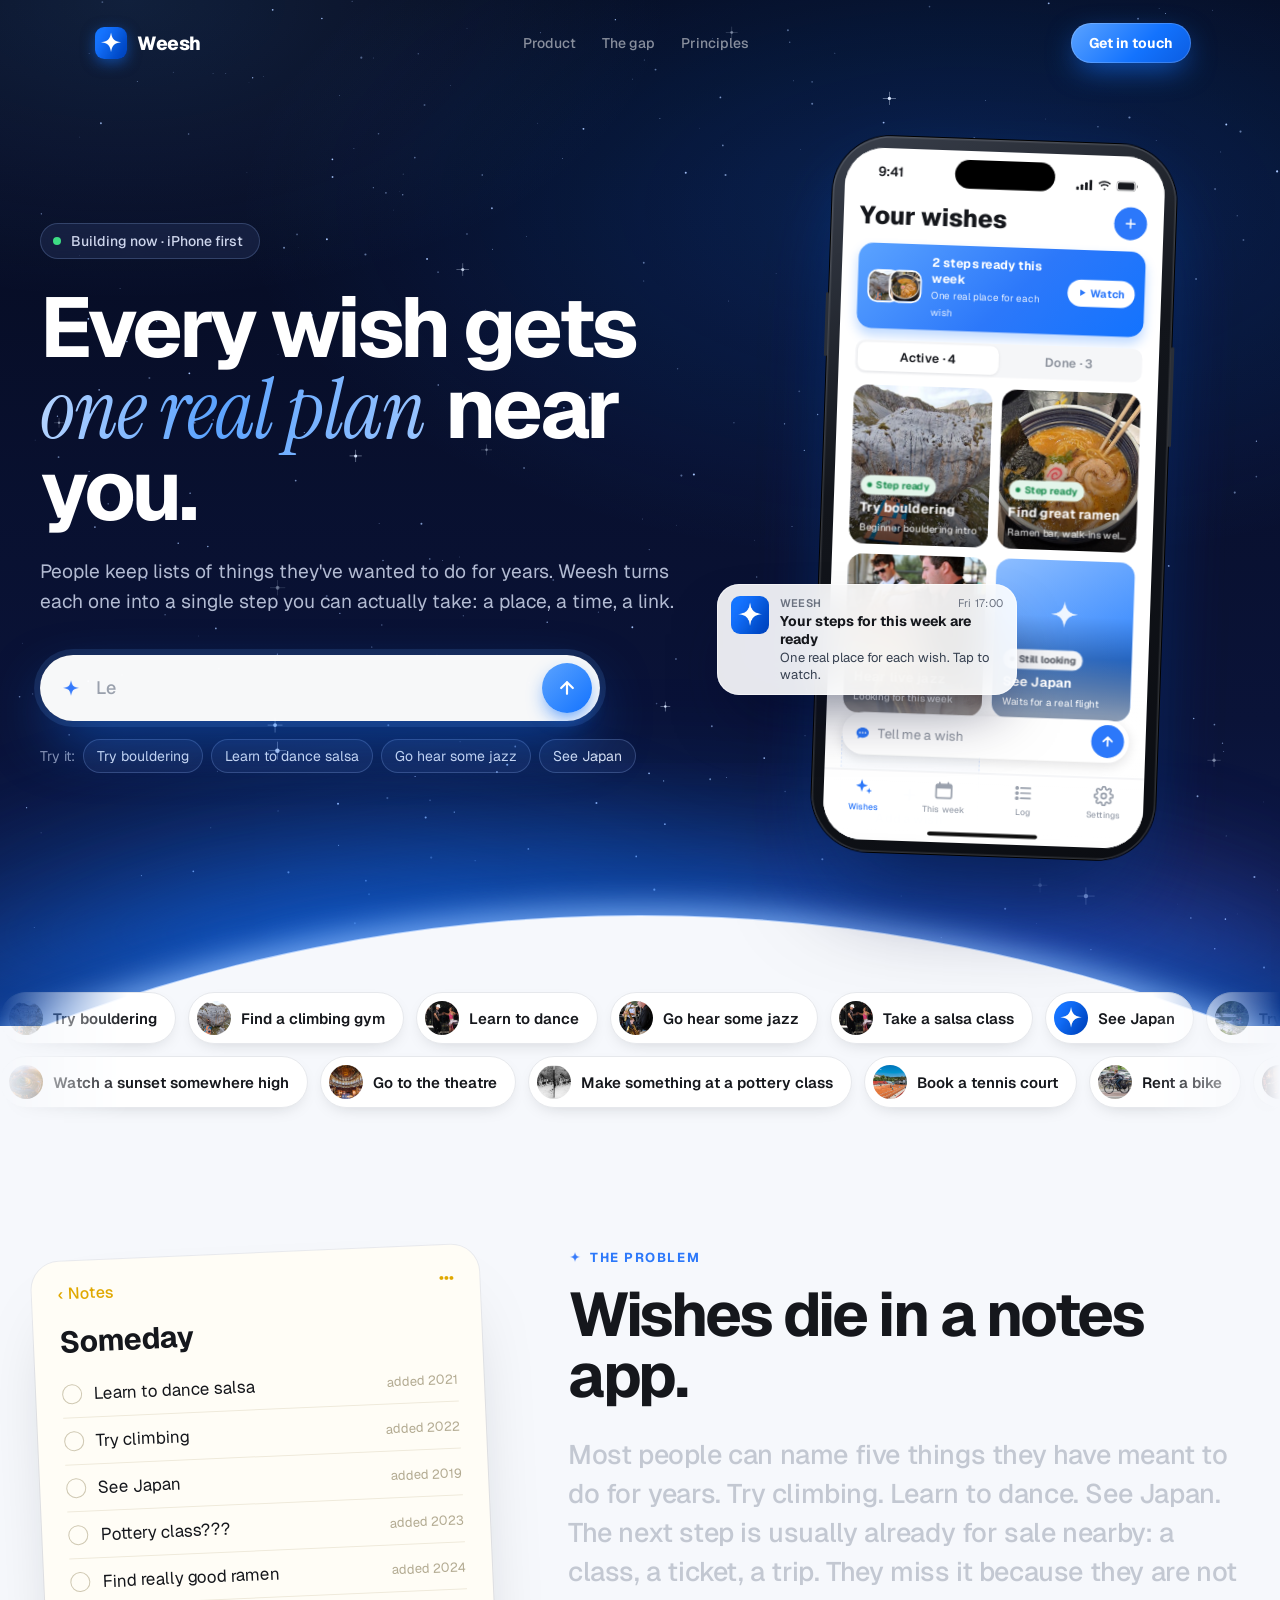
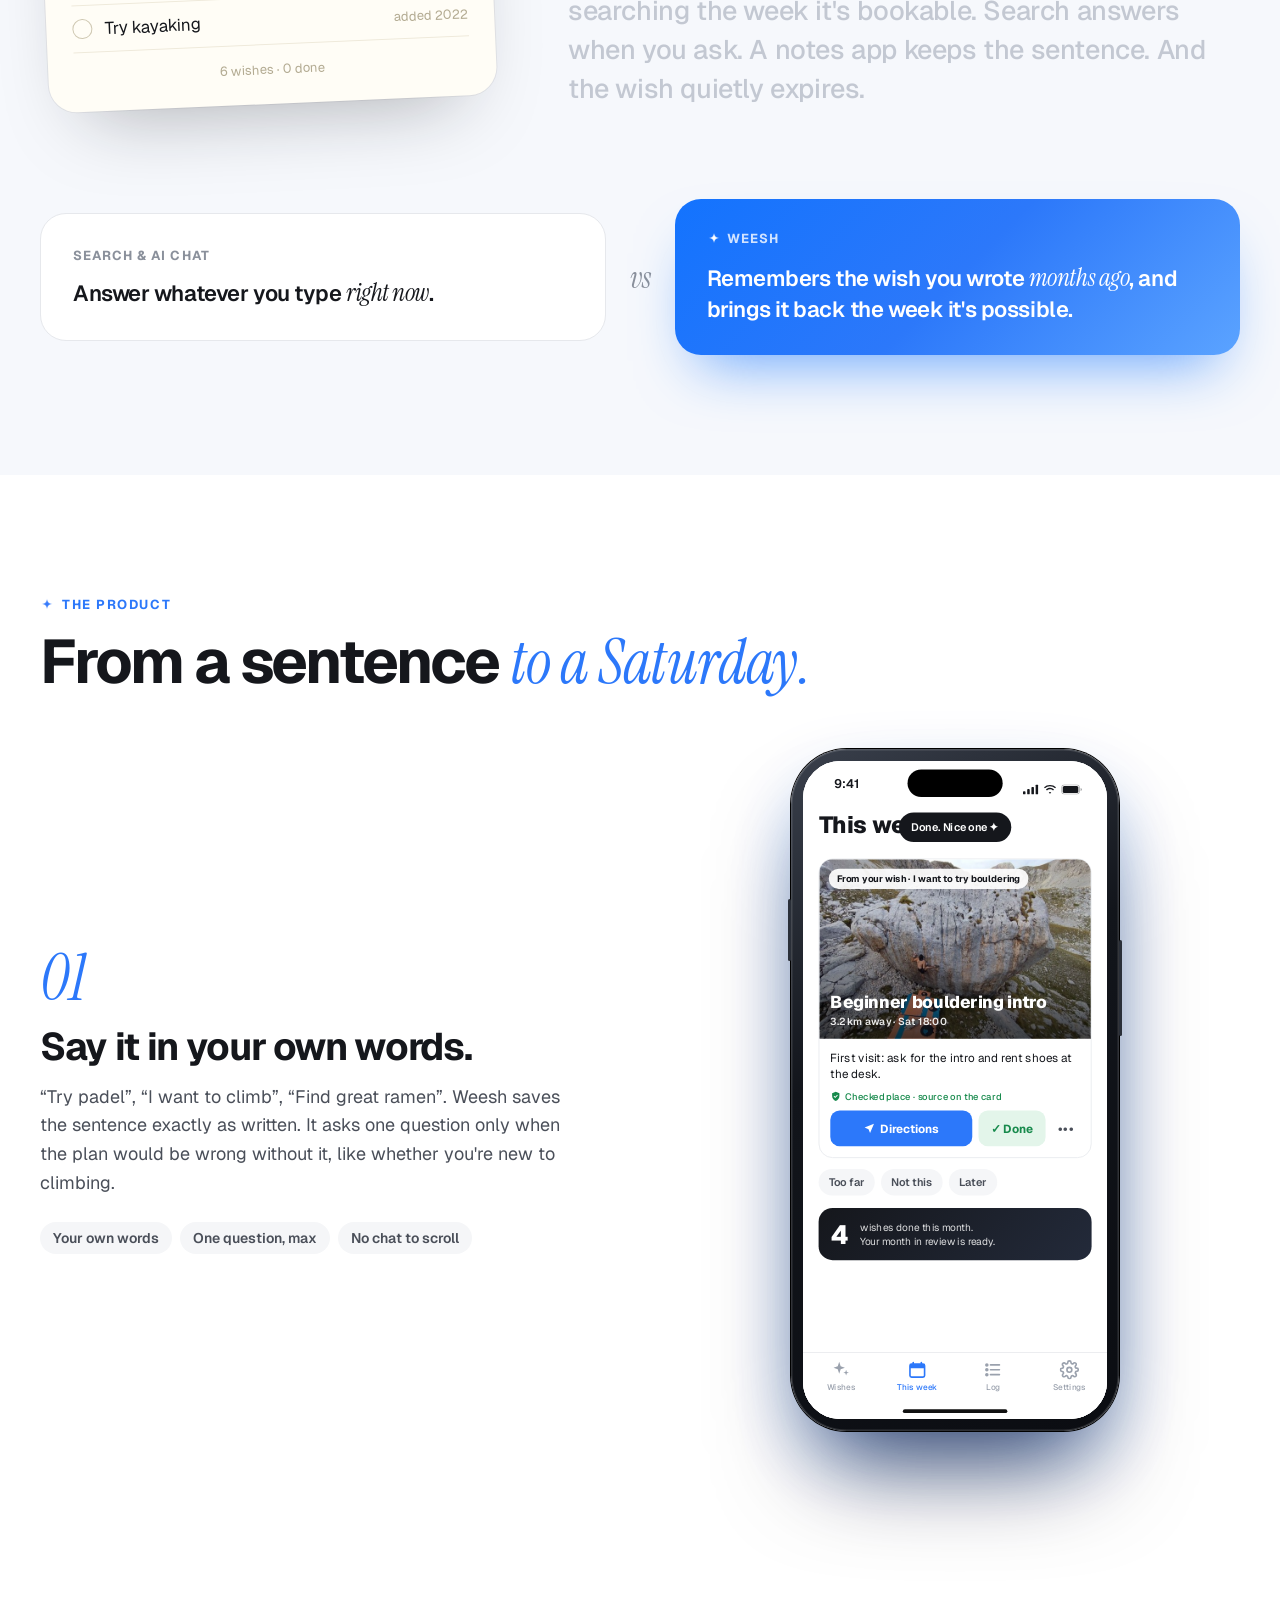
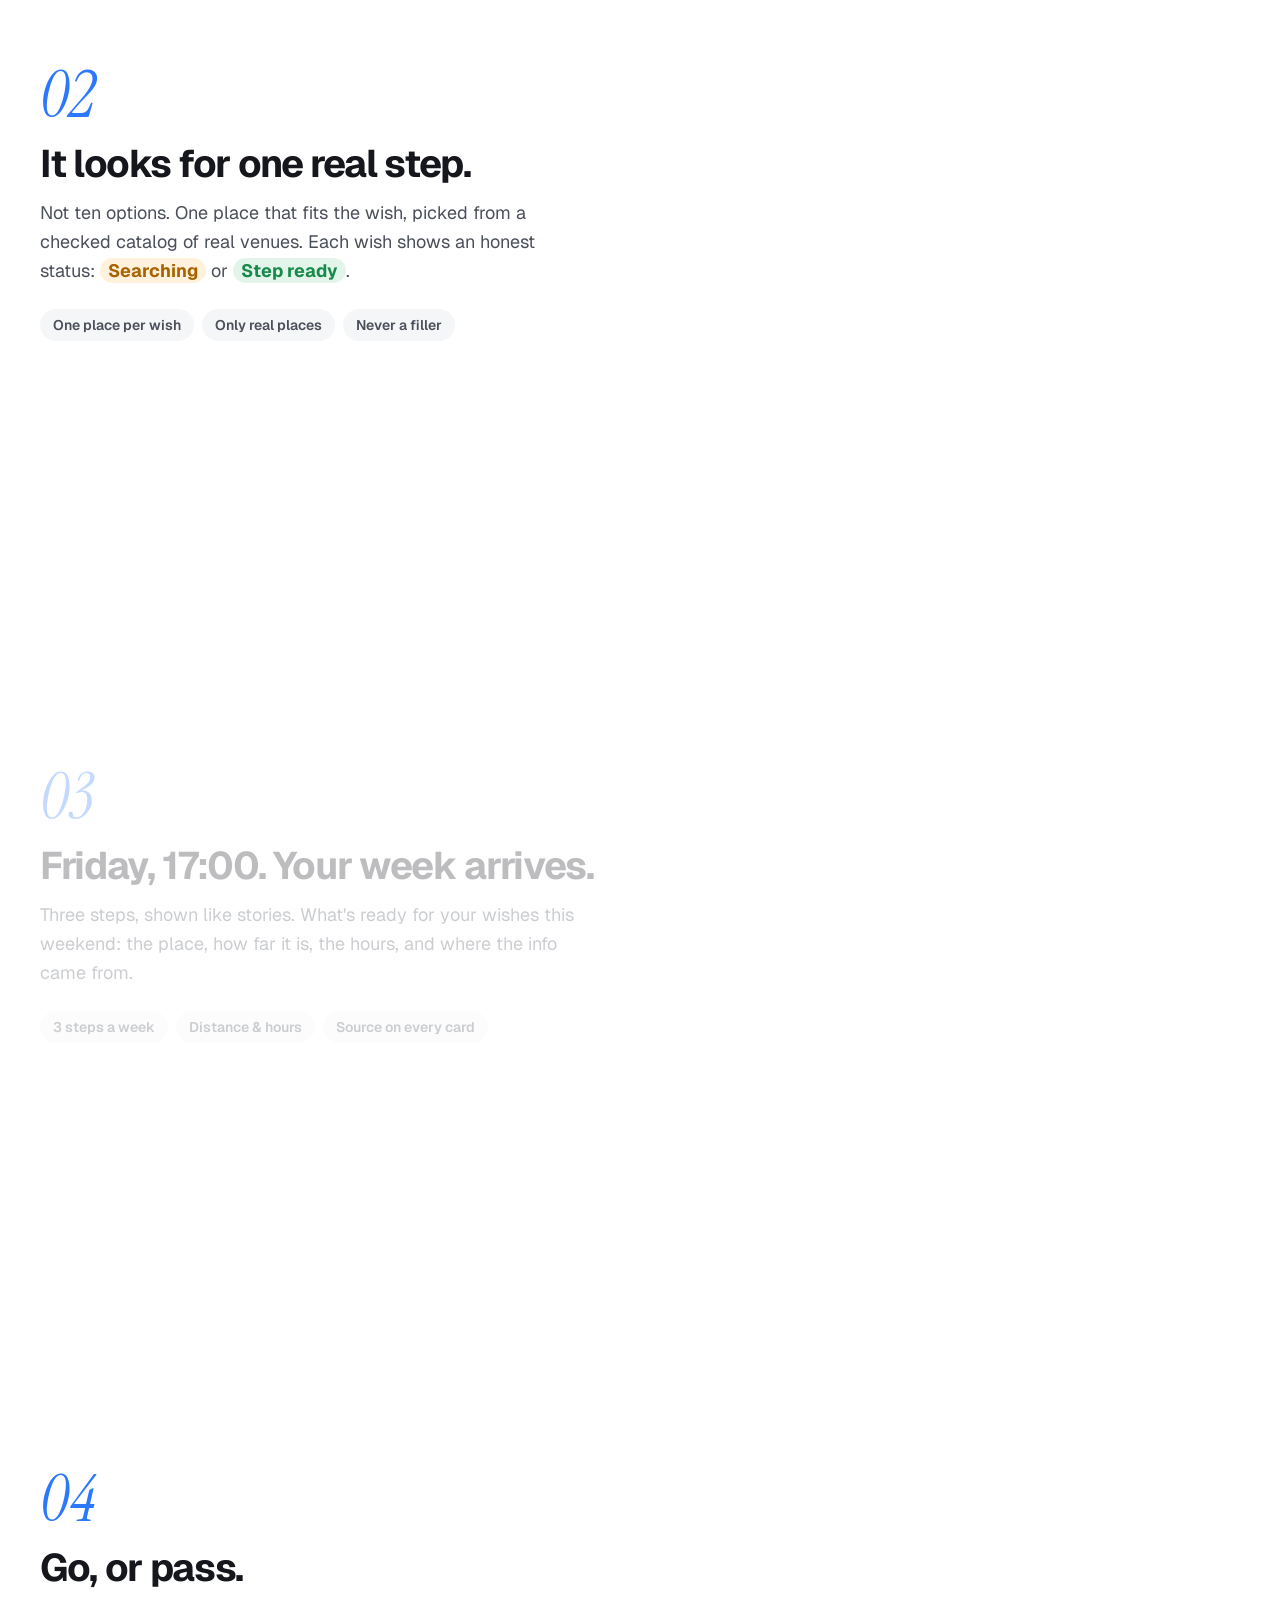
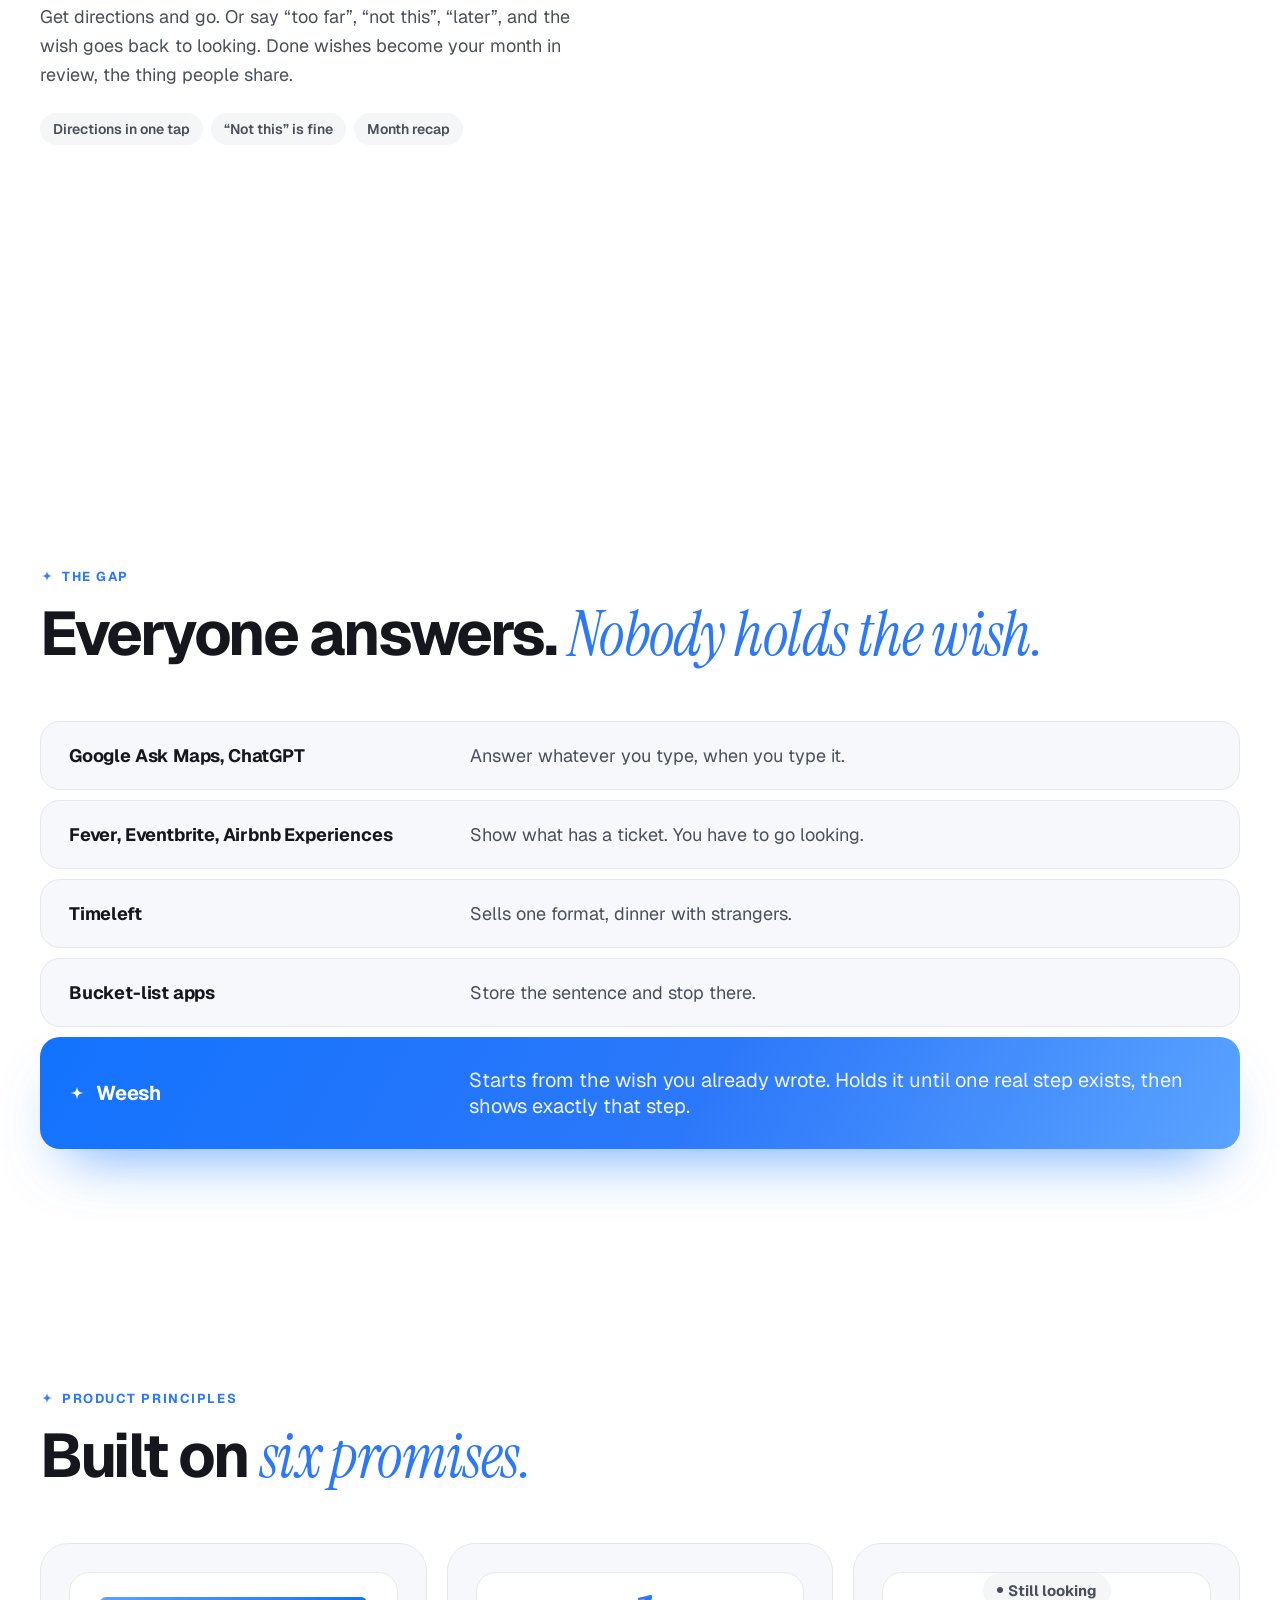
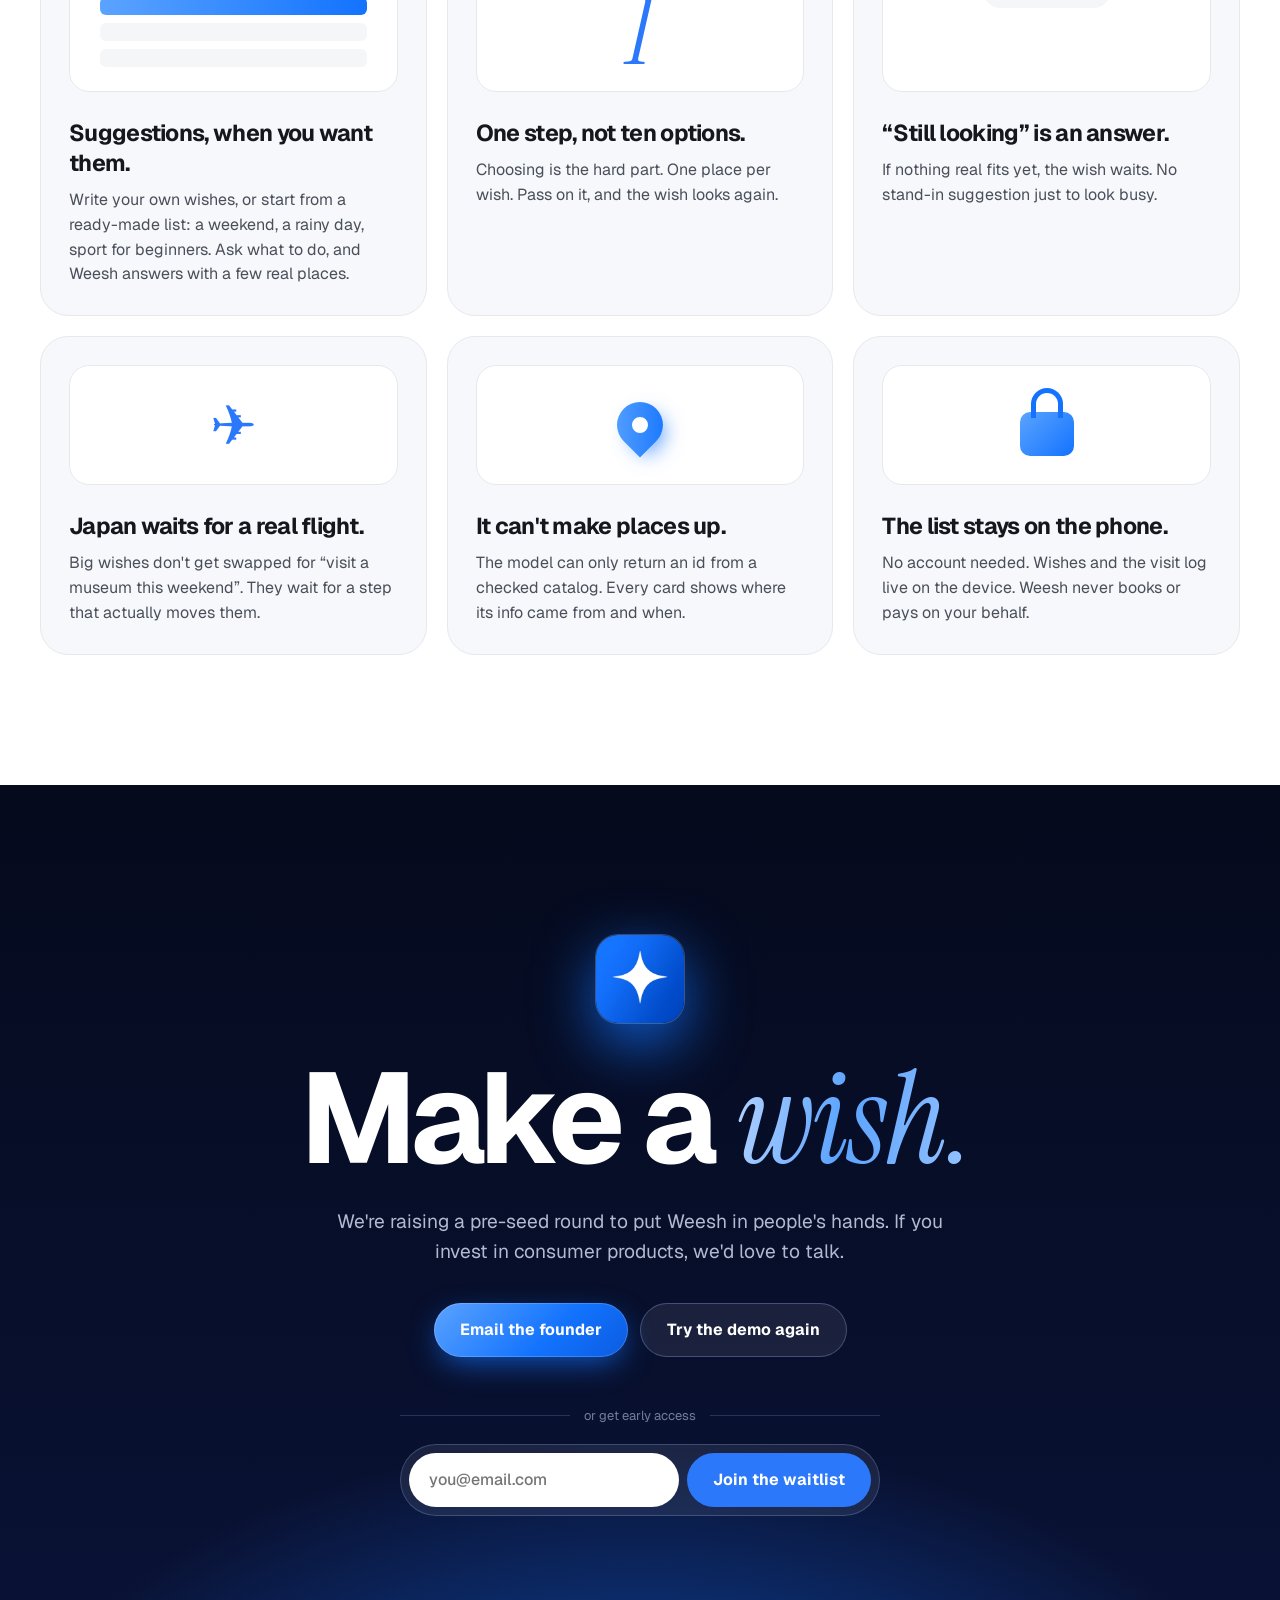
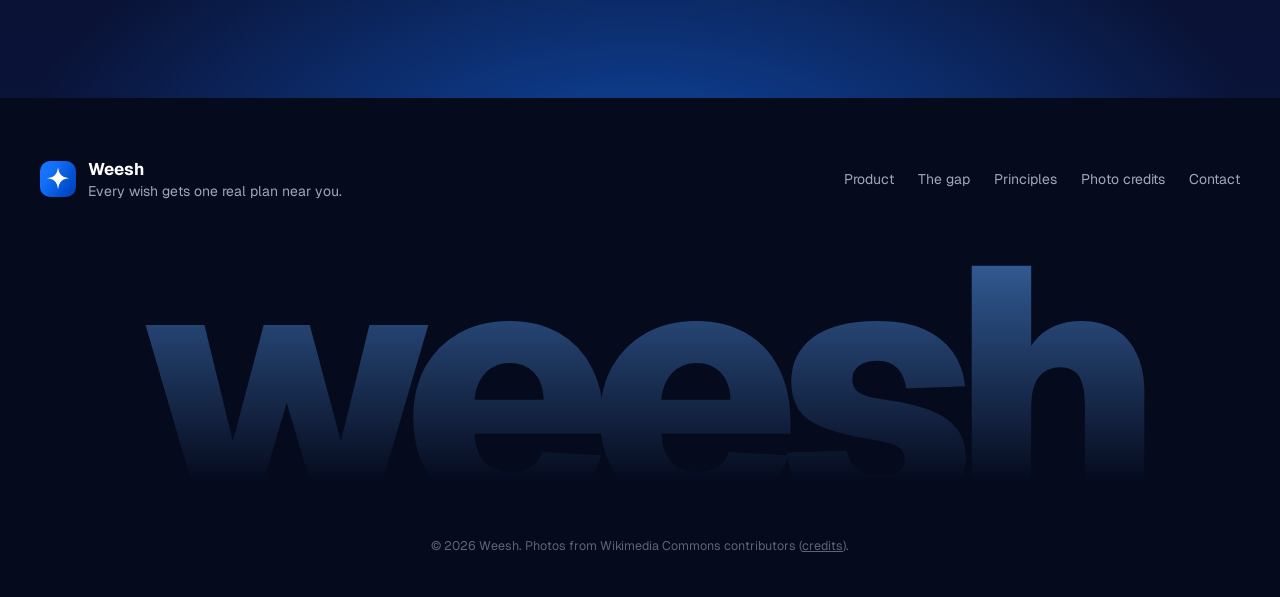
==== commit b7203068: "Send Weesh page events to Mixpanel and fix the landing page. Track the demo, waitlist, and pitch dec" ====
--- a/index.html
+++ b/index.html
@@ -61,7 +61,7 @@
                         Building now · iPhone first
                     </span>
                     <h1 class="display">Every wish gets <em>one real plan</em> near you.</h1>
-                    <p class="lead">People keep lists of things they've wanted to do for years. Weesh turns each one into a single step you can actually take: a place, a time, a link. And when nothing real fits yet, it says so.</p>
+                    <p class="lead">People keep lists of things they've wanted to do for years. Weesh turns each one into a single step you can actually take: a place, a time, a link.</p>
 
                     <form class="wish-input" id="heroWish" autocomplete="off">
                         <img class="wi-spark" src="assets/img/spark.png" alt="" width="22" height="22">
@@ -183,7 +183,6 @@
                         <div class="phone phone-how" id="howPhone">
                             <div class="phone-screen"><div class="app" id="howApp"></div></div>
                         </div>
-                        <div class="how-dots" id="howDots" aria-hidden="true"><i></i><i></i><i></i><i></i></div>
                     </div>
                 </div>
             </div>
@@ -215,9 +214,9 @@
                 </div>
                 <div class="promise-grid">
                     <article class="promise" data-reveal>
-                        <div class="promise-art art-feed" aria-hidden="true"><i></i><i></i><i></i><s></s></div>
-                        <h3>No feed.</h3>
-                        <p>There is nothing to scroll. The list is the product. With no wishes, Weesh has nothing to show you.</p>
+                        <div class="promise-art art-feed" aria-hidden="true"><i></i><i></i><i></i></div>
+                        <h3>Suggestions, when you want them.</h3>
+                        <p>Write your own wishes, or start from a ready-made list: a weekend, a rainy day, sport for beginners. Ask what to do, and Weesh answers with a few real places.</p>
                     </article>
                     <article class="promise" data-reveal>
                         <div class="promise-art art-one" aria-hidden="true"><b>1</b></div>
@@ -291,6 +290,7 @@
         <p class="container footer-fine">© 2026 Weesh. Photos from Wikimedia Commons contributors (<a href="credits.html">credits</a>).</p>
     </footer>
 
+    <script src="assets/js/analytics.js"></script>
     <script src="assets/js/data.js"></script>
     <script src="assets/js/site.js"></script>
 </body>
--- a/assets/css/site.css
+++ b/assets/css/site.css
@@ -166,12 +166,46 @@
     background: rgba(255, 255, 255, .78);
     border-color: rgba(21, 23, 28, .08);
 }
-.nav.on-light .brand, .nav.on-light .nav-links a { color: var(--ink); }
+.nav.on-light .brand { color: var(--ink); }
 .brand { display: flex; align-items: center; gap: 10px; text-decoration: none; color: #fff; font-weight: 800; font-size: 19px; letter-spacing: -0.02em; }
 .brand img { border-radius: 9px; box-shadow: 0 4px 14px rgba(19, 115, 254, .5); }
-.nav-links { display: flex; gap: 4px; }
-.nav-links a { color: rgba(255, 255, 255, .78); text-decoration: none; font-size: 14px; font-weight: 500; padding: 8px 14px; border-radius: 999px; transition: background .2s, color .2s; }
-.nav-links a:hover { background: rgba(127, 160, 255, .14); color: inherit; }
+.nav-links { display: flex; gap: 2px; }
+.nav-links a {
+    position: relative;
+    color: rgba(255, 255, 255, .52);
+    text-decoration: none;
+    font-size: 14px;
+    font-weight: 500;
+    padding: 8px 12px;
+    transition: color .25s var(--ease);
+}
+.nav-links a::after {
+    content: "";
+    position: absolute;
+    left: 12px;
+    right: 12px;
+    bottom: 4px;
+    height: 1px;
+    background: currentColor;
+    transform: scaleX(0);
+    transform-origin: left;
+    transition: transform .28s var(--ease);
+    opacity: .7;
+}
+.nav-links a:hover,
+.nav-links a:focus-visible,
+.nav-links a.is-on {
+    color: #fff;
+}
+.nav-links a:hover::after,
+.nav-links a:focus-visible::after,
+.nav-links a.is-on::after {
+    transform: scaleX(1);
+}
+.nav.on-light .nav-links a { color: rgba(21, 23, 28, .42); }
+.nav.on-light .nav-links a:hover,
+.nav.on-light .nav-links a:focus-visible,
+.nav.on-light .nav-links a.is-on { color: var(--ink); }
 
 /* ---------- hero ---------- */
 .hero {
@@ -415,7 +449,8 @@
 .app-body { padding: 8px 20px 0; }
 .app-head { display: flex; align-items: center; justify-content: space-between; margin-bottom: 14px; }
 .app-title { font-size: 30px; font-weight: 800; letter-spacing: -0.5px; }
-.app-add { width: 40px; height: 40px; border-radius: 50%; background: var(--blue-2); display: grid; place-items: center; color: #fff; font-size: 26px; font-weight: 400; line-height: 1; }
+.app-add { width: 40px; height: 40px; border-radius: 50%; background: var(--blue-2); display: flex; align-items: center; justify-content: center; color: #fff; flex: none; }
+.app-add svg { display: block; }
 .banner {
     display: flex; align-items: center; gap: 12px;
     border-radius: 18px; padding: 12px; margin-bottom: 14px;
@@ -670,9 +705,6 @@
     display: block;
     height: 0;
 }
-.how-dots { position: sticky; bottom: 40px; display: flex; gap: 8px; justify-content: center; margin-top: 20px; }
-.how-dots i { width: 8px; height: 8px; border-radius: 4px; background: #d2d7e0; transition: width .4s var(--ease), background .4s; }
-.how-dots i.on { width: 26px; background: var(--blue-2); }
 
 /* ---------- promises ---------- */
 .promises { padding: 130px 0; background: #fff; }
@@ -690,7 +722,7 @@
 .promise-art { height: 120px; border-radius: 20px; background: #fff; border: 1px solid var(--line); position: relative; overflow: hidden; display: grid; place-items: center; }
 .art-feed { display: flex; flex-direction: column; gap: 8px; padding: 16px 30px; place-items: stretch; justify-content: center; }
 .art-feed i { display: block; height: 18px; border-radius: 6px; background: var(--surface); }
-.art-feed s { position: absolute; left: 22%; right: 22%; top: 50%; height: 4px; border-radius: 2px; background: #ff5a5a; transform: rotate(-14deg); }
+.art-feed i:first-child { background: linear-gradient(90deg, #5ba3ff, #1373fe); }
 .art-one b { font-family: var(--serif); font-style: italic; font-weight: 400; font-size: 92px; line-height: 1; color: var(--blue-2); }
 .art-still .chip { font-size: 15px; padding: 8px 14px; }
 .art-plane { font-size: 56px; color: var(--blue-2); animation: fly 4s ease-in-out infinite; }
@@ -776,7 +808,7 @@
 
 /* ---------- footer ---------- */
 .footer { background: var(--night); color: rgba(226, 234, 255, .7); padding: 60px 0 30px; overflow: hidden; }
-.footer-inner { display: flex; justify-content: space-between; align-items: center; gap: 30px; flex-wrap: wrap; }
+.footer-inner { position: relative; z-index: 1; display: flex; justify-content: space-between; align-items: center; gap: 30px; flex-wrap: wrap; }
 .footer-brand { display: flex; gap: 12px; align-items: center; }
 .footer-brand img { border-radius: 10px; }
 .footer-brand b { display: block; color: #fff; font-size: 17px; }
@@ -796,8 +828,9 @@
     background-clip: text;
     color: transparent;
     user-select: none;
-}
-.footer-fine { font-size: 12.5px; color: rgba(226, 234, 255, .4); margin-top: 0; text-align: center; }
+    pointer-events: none;
+}
+.footer-fine { position: relative; z-index: 1; font-size: 12.5px; color: rgba(226, 234, 255, .4); margin-top: 0; text-align: center; }
 .footer-fine a { color: inherit; }
 
 /* ---------- reveal ---------- */
@@ -857,7 +890,8 @@
     .result { width: 230px; right: -6px; bottom: 30px; }
     .result-photo { height: 96px; }
     .promise-grid { grid-template-columns: 1fr; }
-    .join-form { flex-direction: column; border-radius: 28px; }
+    .join-form { flex-direction: column; align-items: stretch; border-radius: 28px; }
+    .join-form input { flex: none; width: 100%; height: 54px; }
     .join-form .btn { width: 100%; }
     .final-actions { flex-direction: column; width: 100%; }
     .final-actions .btn { width: 100%; }
